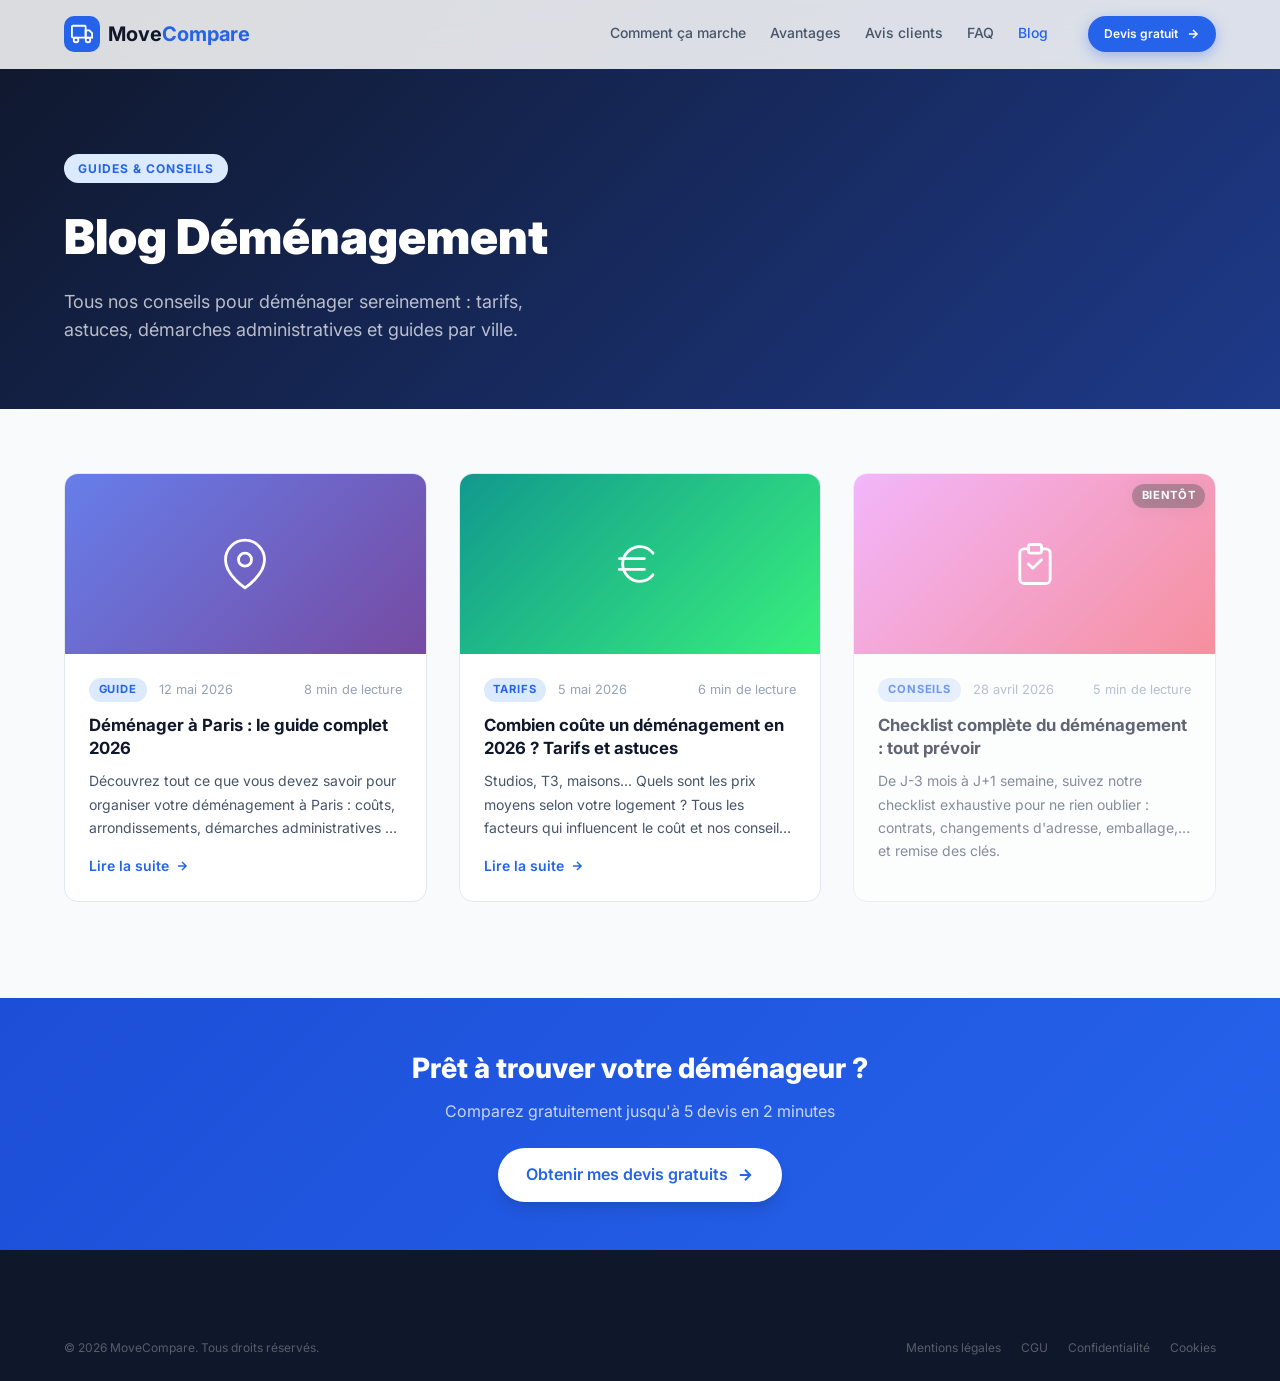
==== blog.html @ 04208993 "Version initiale MoveCompare Co-Authored-By: Claude Sonnet 4.6 <noreply@anthropic.com>" ====
<!DOCTYPE html>
<html lang="fr">
<head>
    <meta charset="UTF-8">
    <meta name="viewport" content="width=device-width, initial-scale=1.0">
    <title>Blog Déménagement — Conseils & Astuces | MoveCompare</title>
    <meta name="description" content="Guides, conseils et tarifs pour réussir votre déménagement. Retrouvez tous nos articles sur le déménagement en France.">
    <link rel="icon" type="image/svg+xml" href="data:image/svg+xml,%3Csvg xmlns='http://www.w3.org/2000/svg' viewBox='0 0 32 32'%3E%3Crect width='32' height='32' rx='6' fill='%232563eb'/%3E%3Crect x='2' y='10' width='16' height='12' rx='1' fill='none' stroke='white' stroke-width='2'/%3E%3Cpolygon points='18 13 22 13 25 16 25 22 18 22 18 13' fill='none' stroke='white' stroke-width='2'/%3E%3Ccircle cx='7' cy='24' r='2.5' fill='white'/%3E%3Ccircle cx='22' cy='24' r='2.5' fill='white'/%3E%3C/svg%3E">
    <link rel="stylesheet" href="css/styles.css">
    <link rel="preconnect" href="https://fonts.googleapis.com">
    <link rel="preconnect" href="https://fonts.gstatic.com" crossorigin>
    <link href="https://fonts.googleapis.com/css2?family=Inter:wght@300;400;500;600;700;800;900&display=swap" rel="stylesheet">
    <style>
        /* Styles spécifiques au blog */
        .blog-hero { background: linear-gradient(135deg, #0f172a 0%, #1e3a8a 100%); padding: calc(90px + 4rem) 0 4rem; color: #fff; }
        .blog-hero h1 { font-size: clamp(2rem, 5vw, 3rem); font-weight: 900; margin-bottom: 0.75rem; }
        .blog-hero p  { font-size: 1.125rem; color: rgba(255,255,255,.7); max-width: 500px; }

        .blog-section { padding: 4rem 0 6rem; background: var(--bg-subtle); }

        .blog-grid { display: grid; grid-template-columns: repeat(3, 1fr); gap: 2rem; }
        @media (max-width: 900px) { .blog-grid { grid-template-columns: 1fr 1fr; } }
        @media (max-width: 580px) { .blog-grid { grid-template-columns: 1fr; } }

        .article-card { background: #fff; border: 1.5px solid var(--color-border); border-radius: 14px; overflow: hidden; text-decoration: none; color: inherit; display: flex; flex-direction: column; transition: box-shadow 0.25s, transform 0.25s; }
        .article-card:hover { box-shadow: 0 20px 40px rgba(0,0,0,.1); transform: translateY(-4px); }

        .article-card__thumb { height: 180px; display: flex; align-items: center; justify-content: center; font-size: 3.5rem; position: relative; overflow: hidden; flex-shrink: 0; }
        .article-card__thumb span { position: relative; z-index: 1; filter: drop-shadow(0 2px 8px rgba(0,0,0,.2)); }

        .article-card__body { padding: 1.5rem; display: flex; flex-direction: column; flex: 1; }

        .article-card__meta { display: flex; align-items: center; gap: 0.75rem; margin-bottom: 0.75rem; }
        .article-card__cat  { font-size: 0.7rem; font-weight: 700; text-transform: uppercase; letter-spacing: .08em; background: var(--color-primary-light); color: var(--color-primary); padding: .2rem .6rem; border-radius: 9999px; }
        .article-card__date { font-size: 0.8rem; color: var(--color-muted); }
        .article-card__read { font-size: 0.8rem; color: var(--color-muted); margin-left: auto; }

        .article-card__title { font-size: 1.05rem; font-weight: 700; color: var(--color-heading); line-height: 1.35; margin-bottom: 0.6rem; }
        .article-card__excerpt { font-size: 0.875rem; color: var(--color-body); line-height: 1.65; flex: 1; display: -webkit-box; -webkit-line-clamp: 3; -webkit-box-orient: vertical; overflow: hidden; }
        .article-card__link { display: inline-flex; align-items: center; gap: 0.4rem; margin-top: 1rem; font-size: 0.875rem; font-weight: 600; color: var(--color-primary); transition: gap 0.2s; }
        .article-card:hover .article-card__link { gap: 0.65rem; }

        .article-card--soon { opacity: 0.65; }
        .article-card--soon:hover { transform: none; box-shadow: none; }

        .blog-cta { background: linear-gradient(135deg, var(--color-primary-dark), var(--color-primary)); padding: 3rem 0; text-align: center; color: #fff; }
        .blog-cta h2 { font-size: 1.75rem; font-weight: 800; margin-bottom: 0.5rem; }
        .blog-cta p  { color: rgba(255,255,255,.75); margin-bottom: 1.5rem; }
    </style>
</head>
<body>

    <!-- ── Header (identique au site principal) ── -->
    <header id="header" class="header">
        <div class="container">
            <div class="header__inner">
                <a href="index.html" class="logo">
                    <div class="logo__icon">
                        <svg width="22" height="22" viewBox="0 0 24 24" fill="none" stroke="currentColor" stroke-width="2">
                            <rect x="1" y="3" width="15" height="13" rx="1"/>
                            <polygon points="16 8 20 8 23 11 23 16 16 16 16 8"/>
                            <circle cx="5.5" cy="18.5" r="2.5"/>
                            <circle cx="18.5" cy="18.5" r="2.5"/>
                        </svg>
                    </div>
                    <span class="logo__text">Move<strong>Compare</strong></span>
                </a>
                <nav class="nav" id="nav">
                    <a href="index.html#comment-ca-marche" class="nav__link">Comment ça marche</a>
                    <a href="index.html#avantages" class="nav__link">Avantages</a>
                    <a href="index.html#temoignages" class="nav__link">Avis clients</a>
                    <a href="index.html#faq" class="nav__link">FAQ</a>
                    <a href="blog.html" class="nav__link" aria-current="page" style="color:var(--color-primary)">Blog</a>
                </nav>
                <a href="index.html#comparateur" class="btn btn--primary btn--sm header__cta">
                    Devis gratuit
                    <svg width="14" height="14" viewBox="0 0 24 24" fill="none" stroke="currentColor" stroke-width="2.5"><path d="M5 12h14M12 5l7 7-7 7"/></svg>
                </a>
                <button class="menu-toggle" id="menuToggle" aria-label="Ouvrir le menu" aria-expanded="false">
                    <span></span><span></span><span></span>
                </button>
            </div>
        </div>
    </header>

    <!-- ── Hero blog ── -->
    <section class="blog-hero">
        <div class="container">
            <div class="section-badge" style="margin-bottom:1rem">Guides & Conseils</div>
            <h1>Blog Déménagement</h1>
            <p>Tous nos conseils pour déménager sereinement : tarifs, astuces, démarches administratives et guides par ville.</p>
        </div>
    </section>

    <!-- ── Grille d'articles ── -->
    <section class="blog-section">
        <div class="container">
            <div class="blog-grid" id="blogGrid">
                <!-- Les cartes sont rendues par JS depuis le tableau ARTICLES ci-dessous -->
            </div>
        </div>
    </section>

    <!-- ── CTA ── -->
    <section class="blog-cta">
        <div class="container">
            <h2>Prêt à trouver votre déménageur ?</h2>
            <p>Comparez gratuitement jusqu'à 5 devis en 2 minutes</p>
            <a href="index.html#comparateur" class="btn btn--white btn--lg">
                Obtenir mes devis gratuits
                <svg width="18" height="18" viewBox="0 0 24 24" fill="none" stroke="currentColor" stroke-width="2.5"><path d="M5 12h14M12 5l7 7-7 7"/></svg>
            </a>
        </div>
    </section>

    <!-- ── Footer simplifié ── -->
    <footer class="footer">
        <div class="container">
            <div class="footer__bottom">
                <p>© 2026 MoveCompare. Tous droits réservés.</p>
                <nav class="footer__legal">
                    <a href="mentions-legales.html">Mentions légales</a>
                    <a href="cgu.html">CGU</a>
                    <a href="politique-confidentialite.html">Confidentialité</a>
                    <a href="cookies.html">Cookies</a>
                </nav>
            </div>
        </div>
    </footer>

    <script>
    /* ── Tableau des articles — ajouter de nouveaux articles ici ── */
    /* Icônes SVG (un objet par article, pas d'emojis) */
    const SVG_ICONS = {
      paris:     `<svg width="52" height="52" viewBox="0 0 24 24" fill="none" stroke="white" stroke-width="1.3" stroke-linecap="round" stroke-linejoin="round"><path d="M21 10c0 7-9 13-9 13s-9-6-9-13a9 9 0 0118 0z"/><circle cx="12" cy="10" r="3"/></svg>`,
      tarifs:    `<svg width="52" height="52" viewBox="0 0 24 24" fill="none" stroke="white" stroke-width="1.3" stroke-linecap="round" stroke-linejoin="round"><path d="M18 7C16.5 5.2 14.3 4 12 4C7.6 4 4 7.6 4 12C4 16.4 7.6 20 12 20C14.3 20 16.5 18.8 18 17"/><line x1="2.5" y1="9.5" x2="14" y2="9.5"/><line x1="2.5" y1="14.5" x2="14" y2="14.5"/></svg>`,
      checklist: `<svg width="52" height="52" viewBox="0 0 24 24" fill="none" stroke="white" stroke-width="1.3" stroke-linecap="round" stroke-linejoin="round"><path d="M9 5H7a2 2 0 00-2 2v12a2 2 0 002 2h10a2 2 0 002-2V7a2 2 0 00-2-2h-2"/><rect x="9" y="3" width="6" height="4" rx="1"/><path d="M9 12l2 2 4-4"/></svg>`
    };

    const ARTICLES = [
      {
        title:   "Déménager à Paris : le guide complet 2026",
        excerpt: "Découvrez tout ce que vous devez savoir pour organiser votre déménagement à Paris : coûts, arrondissements, démarches administratives et nos meilleurs conseils pour économiser.",
        date:    "12 mai 2026",
        cat:     "Guide",
        slug:    "blog/demenagement-paris-guide-complet.html",
        icon:    SVG_ICONS.paris,
        bg:      "linear-gradient(135deg, #667eea 0%, #764ba2 100%)",
        time:    "8 min",
        soon:    false
      },
      {
        title:   "Combien coûte un déménagement en 2026 ? Tarifs et astuces",
        excerpt: "Studios, T3, maisons... Quels sont les prix moyens selon votre logement ? Tous les facteurs qui influencent le coût et nos conseils pour payer moins.",
        date:    "5 mai 2026",
        cat:     "Tarifs",
        slug:    "blog/combien-coute-demenagement.html",
        icon:    SVG_ICONS.tarifs,
        bg:      "linear-gradient(135deg, #11998e 0%, #38ef7d 100%)",
        time:    "6 min",
        soon:    false
      },
      {
        title:   "Checklist complète du déménagement : tout prévoir",
        excerpt: "De J-3 mois à J+1 semaine, suivez notre checklist exhaustive pour ne rien oublier : contrats, changements d'adresse, emballage, et remise des clés.",
        date:    "28 avril 2026",
        cat:     "Conseils",
        slug:    "#",
        icon:    SVG_ICONS.checklist,
        bg:      "linear-gradient(135deg, #f093fb 0%, #f5576c 100%)",
        time:    "5 min",
        soon:    true
      }
    ];

    /* ── Rendu des cartes ── */
    const grid = document.getElementById('blogGrid');
    ARTICLES.forEach(a => {
      const card = document.createElement('a');
      card.href      = a.slug;
      card.className = 'article-card' + (a.soon ? ' article-card--soon' : '');
      if (a.soon) card.setAttribute('aria-disabled', 'true');
      card.innerHTML = `
        <div class="article-card__thumb" style="background:${a.bg}">
          ${a.icon}
          ${a.soon ? '<span style="position:absolute;top:10px;right:10px;background:rgba(0,0,0,.4);color:#fff;font-size:.7rem;font-weight:700;padding:.2rem .6rem;border-radius:9999px;letter-spacing:.06em">BIENTÔT</span>' : ''}
        </div>
        <div class="article-card__body">
          <div class="article-card__meta">
            <span class="article-card__cat">${a.cat}</span>
            <span class="article-card__date">${a.date}</span>
            <span class="article-card__read">${a.time} de lecture</span>
          </div>
          <h2 class="article-card__title">${a.title}</h2>
          <p class="article-card__excerpt">${a.excerpt}</p>
          ${!a.soon ? `<span class="article-card__link">Lire la suite <svg width="14" height="14" viewBox="0 0 24 24" fill="none" stroke="currentColor" stroke-width="2.5"><path d="M5 12h14M12 5l7 7-7 7"/></svg></span>` : ''}
        </div>
      `;
      grid.appendChild(card);
    });

    /* ── Header scroll ── */
    const header = document.getElementById('header');
    window.addEventListener('scroll', () => header.classList.toggle('scrolled', window.scrollY > 60), { passive:true });

    /* ── Menu mobile ── */
    const toggle = document.getElementById('menuToggle');
    const nav    = document.getElementById('nav');
    toggle?.addEventListener('click', () => {
      const open = nav.classList.toggle('nav--open');
      toggle.classList.toggle('open', open);
      toggle.setAttribute('aria-expanded', open);
      document.body.style.overflow = open ? 'hidden' : '';
    });
    </script>
</body>
</html>
---- css/styles.css ----
/* ============================================================
   MOVÉOCOMPARE — Feuille de styles principale
   Structure : Variables → Reset → Utilitaires → Composants
              → Sections → Animations → Responsive
============================================================ */

/* ──────────────────────────────────────────
   1. VARIABLES CSS (Design tokens)
────────────────────────────────────────── */
:root {
  /* Couleurs principales */
  --color-primary:       #2563eb;   /* Bleu vif */
  --color-primary-dark:  #1d4ed8;
  --color-primary-light: #dbeafe;
  --color-accent:        #f97316;   /* Orange chaleureux */
  --color-accent-dark:   #ea6c0a;
  --color-success:       #22c55e;
  --color-danger:        #ef4444;

  /* Neutrals */
  --color-heading:  #0f172a;
  --color-body:     #475569;
  --color-muted:    #94a3b8;
  --color-border:   #e2e8f0;
  --color-border-focus: #93c5fd;

  /* Fonds */
  --bg-base:       #ffffff;
  --bg-subtle:     #f8fafc;
  --bg-dark:       #0f172a;
  --bg-dark-card:  #1e293b;

  /* Typographie */
  --font-sans: 'Inter', system-ui, -apple-system, sans-serif;
  --text-xs:   0.75rem;
  --text-sm:   0.875rem;
  --text-base: 1rem;
  --text-lg:   1.125rem;
  --text-xl:   1.25rem;
  --text-2xl:  1.5rem;
  --text-3xl:  1.875rem;
  --text-4xl:  2.25rem;
  --text-5xl:  3rem;
  --text-6xl:  3.75rem;

  /* Espacements */
  --space-1:  0.25rem;
  --space-2:  0.5rem;
  --space-3:  0.75rem;
  --space-4:  1rem;
  --space-5:  1.25rem;
  --space-6:  1.5rem;
  --space-8:  2rem;
  --space-10: 2.5rem;
  --space-12: 3rem;
  --space-16: 4rem;
  --space-20: 5rem;
  --space-24: 6rem;

  /* Rayons */
  --radius-sm:  0.375rem;
  --radius-md:  0.625rem;
  --radius-lg:  1rem;
  --radius-xl:  1.5rem;
  --radius-full: 9999px;

  /* Ombres */
  --shadow-sm:  0 1px 2px rgba(0,0,0,.05);
  --shadow-md:  0 4px 6px -1px rgba(0,0,0,.1), 0 2px 4px -1px rgba(0,0,0,.06);
  --shadow-lg:  0 10px 15px -3px rgba(0,0,0,.1), 0 4px 6px -2px rgba(0,0,0,.05);
  --shadow-xl:  0 20px 25px -5px rgba(0,0,0,.1), 0 10px 10px -5px rgba(0,0,0,.04);
  --shadow-2xl: 0 25px 50px -12px rgba(0,0,0,.25);
  --shadow-glow: 0 0 0 3px rgba(37,99,235,.2);

  /* Transitions */
  --trans-fast: 150ms ease;
  --trans-base: 250ms ease;
  --trans-slow: 400ms ease;
  --trans-spring: 300ms cubic-bezier(0.34, 1.56, 0.64, 1);
}


/* ──────────────────────────────────────────
   2. RESET & BASE
────────────────────────────────────────── */
*, *::before, *::after {
  box-sizing: border-box;
  margin: 0;
  padding: 0;
}

html {
  scroll-behavior: smooth;
  font-size: 16px;
  -webkit-text-size-adjust: 100%;
}

body {
  font-family: var(--font-sans);
  font-size: var(--text-base);
  line-height: 1.6;
  color: var(--color-body);
  background: var(--bg-base);
  -webkit-font-smoothing: antialiased;
  -moz-osx-font-smoothing: grayscale;
  overflow-x: hidden;
}

img, svg { display: block; max-width: 100%; }
a { color: inherit; text-decoration: none; }
button { cursor: pointer; border: none; background: none; font-family: inherit; }
input, select, textarea { font-family: inherit; }
ul, ol { list-style: none; }

/* Scroll padding pour le header sticky */
:target { scroll-margin-top: 90px; }


/* ──────────────────────────────────────────
   3. UTILITAIRES
────────────────────────────────────────── */
.container {
  width: 100%;
  max-width: 1200px;
  margin-inline: auto;
  padding-inline: var(--space-6);
}

.hidden   { display: none !important; }
.mt-2     { margin-top: var(--space-2); }
.mt-4     { margin-top: var(--space-4); }

/* Texte en dégradé */
.gradient-text {
  background: linear-gradient(135deg, var(--color-primary) 0%, var(--color-accent) 100%);
  -webkit-background-clip: text;
  -webkit-text-fill-color: transparent;
  background-clip: text;
}

/* Animation rotation pour le spinner */
.spin {
  animation: spin 0.8s linear infinite;
}
@keyframes spin {
  to { transform: rotate(360deg); }
}


/* ──────────────────────────────────────────
   4. BOUTONS
────────────────────────────────────────── */
.btn {
  display: inline-flex;
  align-items: center;
  justify-content: center;
  gap: var(--space-2);
  font-weight: 600;
  font-size: var(--text-sm);
  border-radius: var(--radius-full);
  padding: 0.625rem 1.25rem;
  transition: background var(--trans-base), color var(--trans-base),
              box-shadow var(--trans-base), transform var(--trans-spring);
  white-space: nowrap;
  position: relative;
  overflow: hidden;
}
.btn::after {
  content: '';
  position: absolute;
  inset: 0;
  background: white;
  opacity: 0;
  transition: opacity var(--trans-fast);
  border-radius: inherit;
}
.btn:hover::after { opacity: 0.08; }
.btn:active { transform: scale(0.97); }

/* Primaire (bleu) */
.btn--primary {
  background: var(--color-primary);
  color: #fff;
  box-shadow: 0 4px 14px rgba(37,99,235,.35);
}
.btn--primary:hover {
  background: var(--color-primary-dark);
  box-shadow: 0 6px 20px rgba(37,99,235,.45);
  transform: translateY(-1px);
}

/* Ghost */
.btn--ghost {
  background: transparent;
  color: var(--color-body);
  border: 1.5px solid var(--color-border);
}
.btn--ghost:hover {
  border-color: var(--color-primary);
  color: var(--color-primary);
}

/* Blanc (sur fond coloré) */
.btn--white {
  background: #fff;
  color: var(--color-primary);
  box-shadow: var(--shadow-lg);
}
.btn--white:hover {
  background: #f8fafc;
  box-shadow: var(--shadow-xl);
  transform: translateY(-1px);
}

/* Tailles */
.btn--sm  { padding: 0.5rem 1rem;    font-size: var(--text-xs); }
.btn--lg  { padding: 0.875rem 1.75rem; font-size: var(--text-base); }
.btn--xl  { padding: 1rem 2rem;      font-size: var(--text-lg); }
.btn--full { width: 100%; }


/* ──────────────────────────────────────────
   5. EN-TÊTES DE SECTION
────────────────────────────────────────── */
.section-header {
  text-align: center;
  margin-bottom: var(--space-16);
}

.section-badge {
  display: inline-block;
  padding: 0.3rem 0.9rem;
  background: var(--color-primary-light);
  color: var(--color-primary);
  font-size: var(--text-xs);
  font-weight: 700;
  text-transform: uppercase;
  letter-spacing: 0.08em;
  border-radius: var(--radius-full);
  margin-bottom: var(--space-4);
}
.section-badge--light {
  background: rgba(255,255,255,.15);
  color: rgba(255,255,255,.9);
}

.section-title {
  font-size: clamp(var(--text-2xl), 4vw, var(--text-4xl));
  font-weight: 800;
  color: var(--color-heading);
  line-height: 1.15;
  margin-bottom: var(--space-4);
}
.section-title--light { color: #fff; }

.section-subtitle {
  font-size: var(--text-lg);
  color: var(--color-body);
  max-width: 560px;
  margin-inline: auto;
}
.section-subtitle--light { color: rgba(255,255,255,.75); }


/* ──────────────────────────────────────────
   6. LOGO
────────────────────────────────────────── */
.logo {
  display: inline-flex;
  align-items: center;
  gap: var(--space-2);
  font-size: var(--text-xl);
  font-weight: 700;
  color: var(--color-heading);
}
.logo__icon {
  display: flex;
  align-items: center;
  justify-content: center;
  width: 36px;
  height: 36px;
  background: var(--color-primary);
  color: #fff;
  border-radius: var(--radius-md);
}
.logo__text strong { color: var(--color-primary); }
.logo--light { color: #fff; }
.logo--light .logo__text strong { color: rgba(255,255,255,.9); }


/* ──────────────────────────────────────────
   7. HEADER
────────────────────────────────────────── */
.header {
  position: fixed;
  top: 0;
  left: 0;
  right: 0;
  z-index: 1000;
  background: rgba(255,255,255,.85);
  backdrop-filter: blur(14px);
  -webkit-backdrop-filter: blur(14px);
  border-bottom: 1px solid transparent;
  padding: var(--space-4) 0;
  transition: padding var(--trans-base), box-shadow var(--trans-base),
              border-color var(--trans-base), background var(--trans-base);
}

/* État condensé au scroll */
.header.scrolled {
  padding: var(--space-3) 0;
  box-shadow: var(--shadow-md);
  border-color: var(--color-border);
  background: rgba(255,255,255,.97);
}

.header__inner {
  display: flex;
  align-items: center;
  gap: var(--space-8);
}

/* Navigation */
.nav {
  display: flex;
  align-items: center;
  gap: var(--space-6);
  margin-left: auto;
}
.nav__link {
  font-size: var(--text-sm);
  font-weight: 500;
  color: var(--color-body);
  position: relative;
  padding-bottom: 2px;
  transition: color var(--trans-fast);
}
.nav__link::after {
  content: '';
  position: absolute;
  bottom: -2px;
  left: 0; right: 0;
  height: 2px;
  background: var(--color-primary);
  border-radius: var(--radius-full);
  transform: scaleX(0);
  transform-origin: left;
  transition: transform var(--trans-base);
}
.nav__link:hover { color: var(--color-primary); }
.nav__link:hover::after { transform: scaleX(1); }

.header__cta { margin-left: var(--space-2); }

/* Menu hamburger */
.menu-toggle {
  display: none;
  flex-direction: column;
  justify-content: center;
  gap: 5px;
  width: 36px;
  height: 36px;
  margin-left: auto;
}
.menu-toggle span {
  display: block;
  height: 2px;
  background: var(--color-heading);
  border-radius: var(--radius-full);
  transition: transform var(--trans-base), opacity var(--trans-base);
}
.menu-toggle.open span:nth-child(1) { transform: translateY(7px) rotate(45deg); }
.menu-toggle.open span:nth-child(2) { opacity: 0; }
.menu-toggle.open span:nth-child(3) { transform: translateY(-7px) rotate(-45deg); }


/* ──────────────────────────────────────────
   8. HERO
────────────────────────────────────────── */
.hero {
  position: relative;
  padding-top: calc(90px + var(--space-16));
  padding-bottom: 80px;   /* espace pour la vague SVG absolue */
  overflow: hidden;
  background: var(--bg-dark);
}

.hero__bg-gradient {
  position: absolute;
  inset: 0;
  background: radial-gradient(ellipse 80% 60% at 20% 40%, rgba(37,99,235,.35) 0%, transparent 60%),
              radial-gradient(ellipse 60% 50% at 80% 70%, rgba(249,115,22,.2) 0%, transparent 60%),
              linear-gradient(to bottom right, #0f172a 0%, #1e293b 100%);
}

/* Particules flottantes */
.hero__particles {
  position: absolute;
  inset: 0;
  pointer-events: none;
}
.hero__particles span {
  position: absolute;
  border-radius: var(--radius-full);
  background: var(--color-primary);
  opacity: 0.15;
  animation: float 6s ease-in-out infinite;
}
.hero__particles span:nth-child(1) { width: 8px; height: 8px; top: 20%; left: 10%; animation-delay: 0s; }
.hero__particles span:nth-child(2) { width: 5px; height: 5px; top: 60%; left: 25%; animation-delay: 1s; background: var(--color-accent); }
.hero__particles span:nth-child(3) { width: 10px; height: 10px; top: 30%; right: 20%; animation-delay: 2s; }
.hero__particles span:nth-child(4) { width: 6px; height: 6px; top: 70%; right: 35%; animation-delay: 0.5s; background: var(--color-accent); opacity: 0.2; }
.hero__particles span:nth-child(5) { width: 12px; height: 12px; top: 10%; right: 15%; animation-delay: 1.5s; opacity: 0.1; }
.hero__particles span:nth-child(6) { width: 4px; height: 4px; top: 80%; left: 60%; animation-delay: 3s; }

@keyframes float {
  0%, 100% { transform: translateY(0) translateX(0); }
  33%       { transform: translateY(-12px) translateX(6px); }
  66%       { transform: translateY(6px) translateX(-4px); }
}

.hero__container {
  position: relative;
  z-index: 1;
  display: grid;
  grid-template-columns: 1fr 1fr;
  gap: var(--space-16);
  align-items: center;
  padding-bottom: var(--space-16);
}

/* Contenu texte */
.hero__content { color: #fff; }

.hero__badge {
  display: inline-flex;
  align-items: center;
  gap: var(--space-2);
  background: rgba(255,255,255,.1);
  border: 1px solid rgba(255,255,255,.15);
  color: rgba(255,255,255,.85);
  font-size: var(--text-sm);
  font-weight: 500;
  padding: 0.35rem 0.9rem;
  border-radius: var(--radius-full);
  margin-bottom: var(--space-6);
}

.hero__badge-dot {
  width: 7px;
  height: 7px;
  background: var(--color-success);
  border-radius: var(--radius-full);
  box-shadow: 0 0 0 3px rgba(34,197,94,.3);
  animation: pulse-dot 2s ease infinite;
}
@keyframes pulse-dot {
  0%, 100% { box-shadow: 0 0 0 3px rgba(34,197,94,.3); }
  50%       { box-shadow: 0 0 0 6px rgba(34,197,94,.1); }
}

.hero__title {
  font-size: clamp(var(--text-4xl), 5.5vw, var(--text-6xl));
  font-weight: 900;
  line-height: 1.1;
  color: #fff;
  margin-bottom: var(--space-6);
}

.hero__subtitle {
  font-size: var(--text-lg);
  color: rgba(255,255,255,.7);
  max-width: 480px;
  margin-bottom: var(--space-8);
  line-height: 1.7;
}
.hero__subtitle strong { color: #fff; }

.hero__cta-group { margin-bottom: var(--space-6); }
.hero__btn-main {
  margin-bottom: var(--space-3);
  background: var(--color-accent);
  box-shadow: 0 4px 20px rgba(249,115,22,.4);
}
.hero__btn-main:hover {
  background: var(--color-accent-dark);
  box-shadow: 0 6px 28px rgba(249,115,22,.55);
}

.hero__cta-note {
  display: flex;
  align-items: center;
  gap: var(--space-2);
  font-size: var(--text-sm);
  color: rgba(255,255,255,.5);
}

.hero__trust {
  display: flex;
  flex-wrap: wrap;
  gap: var(--space-2);
}
.trust-pill {
  display: inline-flex;
  align-items: center;
  gap: var(--space-2);
  font-size: var(--text-xs);
  font-weight: 600;
  color: rgba(255,255,255,.7);
  background: rgba(255,255,255,.07);
  border: 1px solid rgba(255,255,255,.12);
  padding: 0.3rem 0.75rem;
  border-radius: var(--radius-full);
}
.trust-pill svg { color: var(--color-success); }

/* Stack de cartes devis */
.devis-stack {
  position: relative;
  width: 100%;
  max-width: 420px;
  margin-left: auto;
}

.devis-card {
  background: var(--bg-dark-card);
  border: 1px solid rgba(255,255,255,.1);
  border-radius: var(--radius-xl);
  padding: var(--space-6);
  color: #fff;
  position: relative;
}

.devis-card--back-2,
.devis-card--back-1 {
  position: absolute;
  left: 0; right: 0;
  height: 120px;
  border-radius: var(--radius-xl);
}
.devis-card--back-2 {
  bottom: -28px;
  background: rgba(37,99,235,.2);
  border-color: rgba(37,99,235,.2);
  transform: scale(0.9);
  z-index: 0;
}
.devis-card--back-1 {
  bottom: -14px;
  background: rgba(37,99,235,.3);
  border-color: rgba(37,99,235,.25);
  transform: scale(0.95);
  z-index: 1;
}
.devis-card--front { position: relative; z-index: 2; }
.devis-card__shimmer {
  position: absolute;
  inset: 0;
  border-radius: inherit;
  background: linear-gradient(90deg, transparent 0%, rgba(255,255,255,.04) 50%, transparent 100%);
}

.devis-card__header {
  display: flex;
  align-items: center;
  gap: var(--space-3);
  margin-bottom: var(--space-5);
}
.devis-card__logo-placeholder {
  width: 40px;
  height: 40px;
  background: var(--color-primary);
  border-radius: var(--radius-md);
  display: flex;
  align-items: center;
  justify-content: center;
  font-weight: 800;
  font-size: var(--text-sm);
  flex-shrink: 0;
}
.devis-card__info { flex: 1; }
.devis-card__info strong { display: block; font-size: var(--text-sm); font-weight: 700; }
.devis-card__stars { font-size: var(--text-xs); color: #fbbf24; }
.devis-card__stars span { color: rgba(255,255,255,.5); }
.devis-card__badge {
  font-size: 10px;
  font-weight: 700;
  text-transform: uppercase;
  letter-spacing: .06em;
  background: linear-gradient(135deg, var(--color-success), #059669);
  color: #fff;
  padding: 0.2rem 0.5rem;
  border-radius: var(--radius-full);
}

.devis-card__price-row {
  display: flex;
  align-items: baseline;
  gap: var(--space-3);
  margin-bottom: var(--space-4);
}
.devis-card__price {
  font-size: var(--text-4xl);
  font-weight: 900;
  color: #fff;
}
.devis-card__savings {
  font-size: var(--text-sm);
  color: var(--color-success);
  font-weight: 600;
  background: rgba(34,197,94,.15);
  padding: 0.2rem 0.6rem;
  border-radius: var(--radius-full);
}

.devis-card__details {
  display: flex;
  flex-direction: column;
  gap: var(--space-1);
  font-size: var(--text-sm);
  color: rgba(255,255,255,.6);
  margin-bottom: var(--space-5);
}

.devis-card__cta {
  text-align: center;
  font-size: var(--text-sm);
  font-weight: 700;
  color: var(--color-primary);
  background: rgba(37,99,235,.15);
  border: 1px solid rgba(37,99,235,.3);
  padding: 0.6rem 1rem;
  border-radius: var(--radius-full);
  cursor: pointer;
}

.devis-counter {
  display: flex;
  align-items: center;
  gap: var(--space-2);
  margin-top: var(--space-8);
}
.devis-counter__dot {
  width: 8px;
  height: 8px;
  background: rgba(255,255,255,.2);
  border-radius: var(--radius-full);
  transition: background var(--trans-base), transform var(--trans-base);
}
.devis-counter__dot.active {
  background: var(--color-primary);
  transform: scale(1.3);
}
.devis-counter__text {
  font-size: var(--text-xs);
  color: rgba(255,255,255,.4);
  margin-left: var(--space-2);
}

/* Vague SVG : positionnée en absolu collée au bas du hero */
.hero__wave {
  position: absolute;
  bottom: -1px;     /* -1px pour éliminer tout gap pixel entre hero et stats */
  left: 0;
  width: 100%;
  line-height: 0;   /* supprime l'espace inline sous le SVG */
  z-index: 2;
}
.hero__wave svg {
  display: block;
  width: 100%;
  height: auto;
}


/* ──────────────────────────────────────────
   9. STATS
────────────────────────────────────────── */
.stats {
  background: var(--bg-subtle);
  padding: var(--space-16) 0;
  border-bottom: 1px solid var(--color-border);
}

.stats__grid {
  display: grid;
  grid-template-columns: repeat(4, 1fr);
  gap: var(--space-6);
}

.stat-item {
  text-align: center;
  padding: var(--space-6);
}

.stat-item__number {
  font-size: clamp(var(--text-3xl), 4vw, var(--text-5xl));
  font-weight: 900;
  color: var(--color-heading);
  line-height: 1;
  margin-bottom: var(--space-2);
  background: linear-gradient(135deg, var(--color-primary), var(--color-accent));
  -webkit-background-clip: text;
  -webkit-text-fill-color: transparent;
  background-clip: text;
}
.stat-item__number small {
  font-size: 0.5em;
  -webkit-text-fill-color: var(--color-body);
  background: none;
  -webkit-background-clip: unset;
  background-clip: unset;
}

.stat-item__label {
  font-size: var(--text-sm);
  font-weight: 500;
  color: var(--color-body);
}


/* ──────────────────────────────────────────
   10. COMMENT ÇA MARCHE
────────────────────────────────────────── */
.how-it-works {
  padding: var(--space-24) 0;
  background: var(--bg-base);
}

.steps-wrapper {
  display: flex;
  align-items: flex-start;
  gap: var(--space-4);
}

.step {
  flex: 1;
  text-align: center;
  padding: var(--space-8) var(--space-6);
  border-radius: var(--radius-xl);
  position: relative;
  transition: box-shadow var(--trans-base), transform var(--trans-base);
}
.step:hover {
  box-shadow: var(--shadow-xl);
  transform: translateY(-4px);
  background: var(--bg-subtle);
}

.step__number {
  font-size: var(--text-5xl);
  font-weight: 900;
  color: var(--color-primary-light);
  line-height: 1;
  margin-bottom: var(--space-4);
  letter-spacing: -0.02em;
}

.step__icon-wrap { display: flex; justify-content: center; margin-bottom: var(--space-5); }

.step__icon {
  display: flex;
  align-items: center;
  justify-content: center;
  width: 72px;
  height: 72px;
  background: var(--color-primary-light);
  color: var(--color-primary);
  border-radius: var(--radius-xl);
  transition: background var(--trans-base), color var(--trans-base), transform var(--trans-spring);
}
.step:hover .step__icon {
  background: var(--color-primary);
  color: #fff;
  transform: scale(1.08) rotate(-3deg);
}

.step__title {
  font-size: var(--text-xl);
  font-weight: 700;
  color: var(--color-heading);
  margin-bottom: var(--space-3);
}

.step__desc {
  font-size: var(--text-sm);
  color: var(--color-body);
  line-height: 1.7;
}

.step__arrow {
  display: flex;
  align-items: center;
  justify-content: center;
  flex-shrink: 0;
  color: var(--color-muted);
  padding-top: 100px;
}


/* ──────────────────────────────────────────
   11. COMPARATEUR (formulaire)
────────────────────────────────────────── */
.comparateur {
  position: relative;
  padding: var(--space-24) 0;
  overflow: hidden;
}

.comparateur__bg {
  position: absolute;
  inset: 0;
  background: linear-gradient(135deg, #1e3a8a 0%, #1d4ed8 40%, #2563eb 100%);
  z-index: 0;
}
.comparateur__bg::before {
  content: '';
  position: absolute;
  inset: 0;
  background: url("data:image/svg+xml,%3Csvg xmlns='http://www.w3.org/2000/svg' width='60' height='60'%3E%3Ccircle cx='30' cy='30' r='1' fill='white' opacity='.08'/%3E%3C/svg%3E");
}

.comparateur .container { position: relative; z-index: 1; }

/* Carte du formulaire */
.form-card {
  background: var(--bg-base);
  border-radius: var(--radius-xl);
  box-shadow: var(--shadow-2xl);
  padding: var(--space-10);
  max-width: 780px;
  margin: 0 auto;
}

/* ── Barre de progression ── */
.progress-wrap {
  margin-bottom: var(--space-10);
}

.progress-steps {
  display: flex;
  align-items: center;
  justify-content: center;
  gap: 0;
  margin-bottom: var(--space-4);
}

.progress-step {
  display: flex;
  flex-direction: column;
  align-items: center;
  gap: var(--space-2);
  flex-shrink: 0;
}
.progress-step__bubble {
  width: 36px;
  height: 36px;
  border-radius: var(--radius-full);
  border: 2px solid var(--color-border);
  background: var(--bg-base);
  display: flex;
  align-items: center;
  justify-content: center;
  font-weight: 700;
  font-size: var(--text-sm);
  color: var(--color-muted);
  transition: all var(--trans-base);
  position: relative;
}
.progress-step__num { display: block; }
.progress-step__check { display: none; }

.progress-step__label {
  font-size: var(--text-xs);
  font-weight: 500;
  color: var(--color-muted);
  transition: color var(--trans-base);
  white-space: nowrap;
}

.progress-step__line {
  flex: 1;
  height: 2px;
  background: var(--color-border);
  transition: background var(--trans-slow);
  min-width: 60px;
  margin-bottom: 22px; /* align with bubble center */
}

/* États actif / complété */
.progress-step.active .progress-step__bubble {
  border-color: var(--color-primary);
  background: var(--color-primary);
  color: #fff;
  box-shadow: 0 0 0 4px rgba(37,99,235,.15);
}
.progress-step.active .progress-step__label { color: var(--color-primary); font-weight: 700; }

.progress-step.done .progress-step__bubble {
  border-color: var(--color-success);
  background: var(--color-success);
  color: #fff;
}
.progress-step.done .progress-step__num  { display: none; }
.progress-step.done .progress-step__check { display: block; }
.progress-step.done .progress-step__label { color: var(--color-success); }
.progress-step.done ~ .progress-step__line { background: var(--color-success); }

/* ── Étapes du formulaire ── */
.form-step {
  display: none;
  animation: fadeInUp 0.35s ease forwards;
}
.form-step--active { display: block; }

.form-step__title {
  font-size: var(--text-2xl);
  font-weight: 800;
  color: var(--color-heading);
  margin-bottom: var(--space-2);
}
.form-step__sub {
  font-size: var(--text-sm);
  color: var(--color-body);
  margin-bottom: var(--space-8);
}

/* ── Groupes de champs ── */
.field-group { margin-bottom: var(--space-6); }

.field-label {
  display: block;
  font-size: var(--text-sm);
  font-weight: 600;
  color: var(--color-heading);
  margin-bottom: var(--space-2);
}
.required { color: var(--color-danger); }

/* Entrée texte standard */
.field-input {
  width: 100%;
  padding: 0.75rem 1rem;
  border: 1.5px solid var(--color-border);
  border-radius: var(--radius-md);
  font-size: var(--text-base);
  color: var(--color-heading);
  background: var(--bg-base);
  transition: border-color var(--trans-fast), box-shadow var(--trans-fast);
  outline: none;
}
.field-input:focus {
  border-color: var(--color-primary);
  box-shadow: var(--shadow-glow);
}
.field-input::placeholder { color: var(--color-muted); }
.field-input.is-error { border-color: var(--color-danger); box-shadow: 0 0 0 3px rgba(239,68,68,.15); }

/* Input avec icône */
.input-icon-wrap { position: relative; }
.input-ico {
  position: absolute;
  left: 14px;
  top: 50%;
  transform: translateY(-50%);
  color: var(--color-muted);
  pointer-events: none;
}
.input-icon-wrap .field-input { padding-left: 2.5rem; }

/* Select */
.field-select {
  appearance: none;
  -webkit-appearance: none;
  background-image: url("data:image/svg+xml,%3Csvg xmlns='http://www.w3.org/2000/svg' width='12' height='12' viewBox='0 0 24 24' fill='none' stroke='%2394a3b8' stroke-width='2.5'%3E%3Cpolyline points='6 9 12 15 18 9'/%3E%3C/svg%3E");
  background-repeat: no-repeat;
  background-position: right 14px center;
  padding-right: 2.5rem;
  cursor: pointer;
}

/* Message d'erreur */
.field-error {
  margin-top: var(--space-1);
  font-size: var(--text-xs);
  color: var(--color-danger);
  font-weight: 500;
}

/* Layout deux colonnes */
.form-row {
  display: grid;
  grid-template-columns: 1fr 1fr;
  gap: var(--space-4);
}

/* ── Grille de tuiles (type de logement) ── */
.option-grid {
  display: grid;
  grid-template-columns: repeat(4, 1fr);
  gap: var(--space-3);
}

.option-tile { position: relative; cursor: pointer; }
.option-tile input { position: absolute; opacity: 0; width: 0; height: 0; }
.option-tile--wide { grid-column: span 4; }

.option-tile__body {
  display: flex;
  flex-direction: column;
  align-items: center;
  gap: var(--space-1);
  padding: var(--space-4) var(--space-3);
  border: 1.5px solid var(--color-border);
  border-radius: var(--radius-md);
  background: var(--bg-subtle);
  text-align: center;
  transition: border-color var(--trans-fast), background var(--trans-fast),
              box-shadow var(--trans-fast), transform var(--trans-spring);
  user-select: none;
}
.option-tile--wide .option-tile__body { flex-direction: row; justify-content: center; gap: var(--space-3); }

.option-tile__body svg { color: var(--color-muted); transition: color var(--trans-fast); }
.option-tile__body strong { font-size: var(--text-sm); font-weight: 700; color: var(--color-heading); }
.option-tile__body small  { font-size: var(--text-xs); color: var(--color-muted); }

.option-tile:hover .option-tile__body {
  border-color: var(--color-primary);
  background: var(--color-primary-light);
  transform: translateY(-2px);
  box-shadow: var(--shadow-md);
}
.option-tile:hover .option-tile__body svg { color: var(--color-primary); }

/* Tuile sélectionnée */
.option-tile input:checked + .option-tile__body {
  border-color: var(--color-primary);
  background: var(--color-primary-light);
  box-shadow: 0 0 0 3px rgba(37,99,235,.15), var(--shadow-md);
}
.option-tile input:checked + .option-tile__body svg   { color: var(--color-primary); }
.option-tile input:checked + .option-tile__body strong { color: var(--color-primary); }

/* ── Slider volume ── */
.slider-wrap { background: var(--bg-subtle); border-radius: var(--radius-lg); padding: var(--space-6); }

.slider-display {
  text-align: center;
  font-size: var(--text-3xl);
  font-weight: 900;
  color: var(--color-heading);
  margin-bottom: var(--space-4);
}
.slider-display small {
  display: block;
  font-size: var(--text-sm);
  font-weight: 400;
  color: var(--color-body);
}

.slider {
  -webkit-appearance: none;
  appearance: none;
  width: 100%;
  height: 6px;
  border-radius: var(--radius-full);
  background: var(--color-border);
  outline: none;
  cursor: pointer;
  margin-bottom: var(--space-3);
}
.slider::-webkit-slider-thumb {
  -webkit-appearance: none;
  appearance: none;
  width: 22px;
  height: 22px;
  border-radius: var(--radius-full);
  background: var(--color-primary);
  border: 3px solid #fff;
  box-shadow: 0 2px 8px rgba(37,99,235,.4);
  cursor: grab;
  transition: transform var(--trans-spring);
}
.slider::-webkit-slider-thumb:active { cursor: grabbing; transform: scale(1.2); }
.slider::-moz-range-thumb {
  width: 22px;
  height: 22px;
  border-radius: var(--radius-full);
  background: var(--color-primary);
  border: 3px solid #fff;
  box-shadow: 0 2px 8px rgba(37,99,235,.4);
  cursor: grab;
}

.slider-labels {
  display: flex;
  justify-content: space-between;
  font-size: var(--text-xs);
  color: var(--color-muted);
  text-align: center;
}

/* ── Toggle radio (oui/non) ── */
.field-group--inline { display: flex; align-items: center; gap: var(--space-6); }
.field-group--inline .field-label { margin-bottom: 0; min-width: 0; }

.radio-toggle {
  display: inline-flex;
  background: var(--bg-subtle);
  border: 1.5px solid var(--color-border);
  border-radius: var(--radius-full);
  padding: 3px;
  gap: 3px;
}
.radio-toggle__item { position: relative; cursor: pointer; }
.radio-toggle__item input { position: absolute; opacity: 0; width: 0; height: 0; }
.radio-toggle__item span {
  display: block;
  padding: 0.35rem 1rem;
  border-radius: var(--radius-full);
  font-size: var(--text-sm);
  font-weight: 600;
  color: var(--color-body);
  transition: background var(--trans-fast), color var(--trans-fast);
}
.radio-toggle__item input:checked + span {
  background: var(--color-primary);
  color: #fff;
  box-shadow: 0 2px 8px rgba(37,99,235,.25);
}

/* ── Checkboxes ── */
.checkbox-grid {
  display: grid;
  grid-template-columns: 1fr 1fr;
  gap: var(--space-3);
}

.cb-option {
  display: flex;
  align-items: center;
  gap: var(--space-2);
  cursor: pointer;
  user-select: none;
}
.cb-option input { position: absolute; opacity: 0; width: 0; height: 0; }
.cb-custom {
  width: 20px;
  height: 20px;
  flex-shrink: 0;
  border: 1.5px solid var(--color-border);
  border-radius: var(--radius-sm);
  background: var(--bg-base);
  display: flex;
  align-items: center;
  justify-content: center;
  transition: border-color var(--trans-fast), background var(--trans-fast);
  position: relative;
}
.cb-custom::after {
  content: '';
  position: absolute;
  width: 10px;
  height: 6px;
  border-left: 2px solid #fff;
  border-bottom: 2px solid #fff;
  transform: rotate(-45deg) scale(0) translateY(-1px);
  transition: transform var(--trans-spring);
}
.cb-option input:checked + .cb-custom {
  background: var(--color-primary);
  border-color: var(--color-primary);
}
.cb-option input:checked + .cb-custom::after { transform: rotate(-45deg) scale(1) translateY(-1px); }
.cb-label { font-size: var(--text-sm); color: var(--color-body); }
.cb-option--cgv .cb-label { font-size: var(--text-sm); }
.text-link { color: var(--color-primary); text-decoration: underline; }

/* ── Navigation du formulaire ── */
.form-nav {
  display: flex;
  justify-content: space-between;
  align-items: center;
  gap: var(--space-4);
  margin-top: var(--space-8);
  padding-top: var(--space-6);
  border-top: 1px solid var(--color-border);
}

/* ── Bouton submit ── */
.btn--submit { min-width: 240px; }

/* ── Note sécurité ── */
.form-security-note {
  display: flex;
  align-items: center;
  justify-content: center;
  gap: var(--space-2);
  margin-top: var(--space-4);
  font-size: var(--text-xs);
  color: var(--color-muted);
}

/* ── Écran de confirmation ── */
.form-confirmation {
  text-align: center;
  padding: var(--space-10) var(--space-6);
  animation: fadeInUp 0.4s ease forwards;
}

.confirmation__anim {
  display: flex;
  justify-content: center;
  margin-bottom: var(--space-6);
}
.checkmark-svg {
  width: 80px;
  height: 80px;
}
.checkmark-circle {
  stroke-dasharray: 157;
  stroke-dashoffset: 157;
  animation: draw-circle 0.5s 0.2s ease forwards;
}
.checkmark-check {
  stroke-dasharray: 50;
  stroke-dashoffset: 50;
  animation: draw-check 0.4s 0.7s ease forwards;
}
@keyframes draw-circle { to { stroke-dashoffset: 0; } }
@keyframes draw-check  { to { stroke-dashoffset: 0; } }

.confirmation__title {
  font-size: var(--text-2xl);
  font-weight: 800;
  color: var(--color-heading);
  margin-bottom: var(--space-3);
}
.confirmation__text {
  font-size: var(--text-base);
  color: var(--color-body);
  max-width: 440px;
  margin: 0 auto var(--space-8);
  line-height: 1.7;
}

.confirmation__steps {
  display: flex;
  justify-content: center;
  gap: var(--space-8);
  flex-wrap: wrap;
  margin-bottom: var(--space-8);
}
.conf-step { text-align: center; }
.conf-step__icon { font-size: 2rem; margin-bottom: var(--space-2); }
.conf-step p { font-size: var(--text-xs); color: var(--color-body); font-weight: 500; max-width: 100px; }


/* ──────────────────────────────────────────
   12. AVANTAGES
────────────────────────────────────────── */
.avantages {
  padding: var(--space-24) 0;
  background: var(--bg-base);
}

.avantages-grid {
  display: grid;
  grid-template-columns: repeat(3, 1fr);
  gap: var(--space-6);
}

.avantage-card {
  background: var(--bg-subtle);
  border: 1.5px solid var(--color-border);
  border-radius: var(--radius-xl);
  padding: var(--space-8) var(--space-6);
  transition: box-shadow var(--trans-base), transform var(--trans-base), border-color var(--trans-base);
}
.avantage-card:hover {
  box-shadow: var(--shadow-xl);
  transform: translateY(-4px);
  border-color: transparent;
}

.avantage-card__icon {
  width: 56px;
  height: 56px;
  background: var(--ico-bg);
  color: var(--ico-color);
  border-radius: var(--radius-lg);
  display: flex;
  align-items: center;
  justify-content: center;
  margin-bottom: var(--space-5);
  transition: transform var(--trans-spring);
}
.avantage-card:hover .avantage-card__icon { transform: scale(1.1) rotate(-5deg); }

.avantage-card h3 {
  font-size: var(--text-lg);
  font-weight: 700;
  color: var(--color-heading);
  margin-bottom: var(--space-3);
}
.avantage-card p {
  font-size: var(--text-sm);
  color: var(--color-body);
  line-height: 1.7;
}


/* ──────────────────────────────────────────
   13. TÉMOIGNAGES
────────────────────────────────────────── */
.temoignages {
  position: relative;
  padding: var(--space-24) 0;
  background: var(--bg-subtle);
  overflow: hidden;
}

.temoignages__pattern {
  position: absolute;
  inset: 0;
  background: radial-gradient(ellipse 60% 40% at 80% 20%, rgba(37,99,235,.05) 0%, transparent 70%),
              radial-gradient(ellipse 50% 40% at 20% 80%, rgba(249,115,22,.04) 0%, transparent 70%);
}

.temoignages .container { position: relative; z-index: 1; }

.temoignages-grid {
  display: grid;
  grid-template-columns: repeat(3, 1fr);
  gap: var(--space-6);
  margin-bottom: var(--space-12);
}

.temoignage-card {
  background: var(--bg-base);
  border: 1.5px solid var(--color-border);
  border-radius: var(--radius-xl);
  padding: var(--space-8) var(--space-6);
  transition: box-shadow var(--trans-base), transform var(--trans-base);
}
.temoignage-card:hover {
  box-shadow: var(--shadow-xl);
  transform: translateY(-3px);
}
.temoignage-card--featured {
  border-color: var(--color-primary);
  background: linear-gradient(to bottom right, #fff, var(--color-primary-light));
  box-shadow: var(--shadow-lg), 0 0 0 1px rgba(37,99,235,.1);
}

.temoignage-card__stars {
  color: #fbbf24;
  font-size: var(--text-lg);
  margin-bottom: var(--space-4);
  letter-spacing: 2px;
}

.temoignage-card__quote {
  font-size: var(--text-sm);
  color: var(--color-body);
  line-height: 1.75;
  margin-bottom: var(--space-6);
  font-style: italic;
}
.temoignage-card__quote::before { content: '"'; }
.temoignage-card__quote::after  { content: '"'; }

.temoignage-card__author {
  display: flex;
  align-items: center;
  gap: var(--space-3);
}
.temoignage-card__avatar {
  width: 44px;
  height: 44px;
  border-radius: var(--radius-full);
  display: flex;
  align-items: center;
  justify-content: center;
  font-weight: 800;
  font-size: var(--text-lg);
  color: #fff;
  flex-shrink: 0;
}
.temoignage-card__author strong { display: block; font-size: var(--text-sm); font-weight: 700; color: var(--color-heading); }
.temoignage-card__author span   { font-size: var(--text-xs); color: var(--color-muted); }

/* Barre de note globale */
.rating-bar {
  display: flex;
  align-items: center;
  justify-content: center;
  gap: var(--space-10);
  background: var(--bg-base);
  border: 1.5px solid var(--color-border);
  border-radius: var(--radius-xl);
  padding: var(--space-8) var(--space-10);
  box-shadow: var(--shadow-md);
}
.rating-bar__score { text-align: center; }
.rating-bar__number {
  font-size: var(--text-5xl);
  font-weight: 900;
  color: var(--color-heading);
  line-height: 1;
}
.rating-bar__stars { font-size: var(--text-xl); color: #fbbf24; margin: var(--space-1) 0; }
.rating-bar__score p { font-size: var(--text-xs); color: var(--color-muted); }


/* ──────────────────────────────────────────
   14. FAQ
────────────────────────────────────────── */
.faq {
  padding: var(--space-24) 0;
  background: var(--bg-base);
}

.faq-list {
  max-width: 760px;
  margin-inline: auto;
  display: flex;
  flex-direction: column;
  gap: var(--space-3);
}

.faq-item {
  border: 1.5px solid var(--color-border);
  border-radius: var(--radius-lg);
  overflow: hidden;
  transition: border-color var(--trans-fast), box-shadow var(--trans-fast);
}
.faq-item:has([aria-expanded="true"]) {
  border-color: var(--color-primary);
  box-shadow: 0 0 0 3px rgba(37,99,235,.08);
}

.faq-item__q {
  width: 100%;
  display: flex;
  align-items: center;
  justify-content: space-between;
  gap: var(--space-4);
  padding: var(--space-5) var(--space-6);
  text-align: left;
  font-size: var(--text-base);
  font-weight: 600;
  color: var(--color-heading);
  background: var(--bg-base);
  transition: background var(--trans-fast), color var(--trans-fast);
}
.faq-item__q:hover { background: var(--bg-subtle); color: var(--color-primary); }
.faq-item__q[aria-expanded="true"] { color: var(--color-primary); background: var(--color-primary-light); }

.faq-item__chevron {
  flex-shrink: 0;
  color: var(--color-muted);
  transition: transform var(--trans-base);
}
.faq-item__q[aria-expanded="true"] .faq-item__chevron {
  transform: rotate(180deg);
  color: var(--color-primary);
}

.faq-item__a {
  padding: var(--space-5) var(--space-6);
  border-top: 1px solid var(--color-border);
  background: var(--bg-subtle);
  animation: fadeInDown 0.25s ease;
}
.faq-item__a p {
  font-size: var(--text-sm);
  color: var(--color-body);
  line-height: 1.75;
}

@keyframes fadeInDown {
  from { opacity: 0; transform: translateY(-8px); }
  to   { opacity: 1; transform: translateY(0); }
}


/* ──────────────────────────────────────────
   15. CTA FINAL
────────────────────────────────────────── */
.cta-final {
  background: linear-gradient(135deg, var(--color-primary-dark) 0%, var(--color-primary) 60%, #7c3aed 100%);
  padding: var(--space-20) 0;
}

.cta-final__inner {
  display: flex;
  align-items: center;
  justify-content: space-between;
  gap: var(--space-8);
  flex-wrap: wrap;
}
.cta-final__content h2 {
  font-size: clamp(var(--text-2xl), 3vw, var(--text-3xl));
  font-weight: 800;
  color: #fff;
  margin-bottom: var(--space-2);
}
.cta-final__content p {
  color: rgba(255,255,255,.75);
  font-size: var(--text-base);
}


/* ──────────────────────────────────────────
   16. FOOTER
────────────────────────────────────────── */
.footer {
  background: var(--bg-dark);
  color: rgba(255,255,255,.6);
  padding: var(--space-16) 0 0;
}

.footer__grid {
  display: grid;
  grid-template-columns: 2fr 1fr 1fr 1fr;
  gap: var(--space-10);
  padding-bottom: var(--space-12);
  border-bottom: 1px solid rgba(255,255,255,.08);
}

.footer__col--brand p {
  font-size: var(--text-sm);
  line-height: 1.7;
  margin-top: var(--space-4);
  max-width: 280px;
}

.footer__social {
  display: flex;
  gap: var(--space-3);
  margin-top: var(--space-5);
}
.footer__social-link {
  width: 36px;
  height: 36px;
  border-radius: var(--radius-md);
  background: rgba(255,255,255,.07);
  display: flex;
  align-items: center;
  justify-content: center;
  color: rgba(255,255,255,.5);
  transition: background var(--trans-fast), color var(--trans-fast);
}
.footer__social-link:hover { background: var(--color-primary); color: #fff; }

.footer__heading {
  font-size: var(--text-sm);
  font-weight: 700;
  text-transform: uppercase;
  letter-spacing: .08em;
  color: rgba(255,255,255,.9);
  margin-bottom: var(--space-5);
}

.footer__list li { margin-bottom: var(--space-3); }
.footer__list a, .footer__list span {
  font-size: var(--text-sm);
  color: rgba(255,255,255,.5);
  transition: color var(--trans-fast);
}
.footer__list a:hover { color: #fff; }

.footer__list--contact li {
  display: flex;
  align-items: center;
  gap: var(--space-3);
}
.footer__list--contact svg { flex-shrink: 0; color: var(--color-primary); }

.footer__bottom {
  display: flex;
  align-items: center;
  justify-content: space-between;
  gap: var(--space-4);
  padding: var(--space-6) 0;
  font-size: var(--text-xs);
  color: rgba(255,255,255,.3);
  flex-wrap: wrap;
}

.footer__legal {
  display: flex;
  gap: var(--space-5);
  flex-wrap: wrap;
}
.footer__legal a {
  font-size: var(--text-xs);
  color: rgba(255,255,255,.3);
  transition: color var(--trans-fast);
}
.footer__legal a:hover { color: rgba(255,255,255,.6); }


/* ──────────────────────────────────────────
   17. ANIMATIONS AU SCROLL (IntersectionObserver)
────────────────────────────────────────── */

/* État initial — éléments à animer */
[data-fade] {
  opacity: 0;
  transform: translateY(28px);
  transition: opacity 0.55s ease, transform 0.55s ease;
}

/* Délais en cascade */
[data-delay="100"] { transition-delay: 0.1s; }
[data-delay="200"] { transition-delay: 0.2s; }
[data-delay="300"] { transition-delay: 0.3s; }
[data-delay="400"] { transition-delay: 0.4s; }
[data-delay="500"] { transition-delay: 0.5s; }

/* État visible — déclenché par JS */
[data-fade].is-visible {
  opacity: 1;
  transform: translateY(0);
}

/* Animation d'entrée pour les étapes du formulaire */
@keyframes fadeInUp {
  from { opacity: 0; transform: translateY(16px); }
  to   { opacity: 1; transform: translateY(0); }
}


/* ──────────────────────────────────────────
   18. RESPONSIVE — Tablette (≤ 1024px)
────────────────────────────────────────── */
@media (max-width: 1024px) {
  .hero__container  { grid-template-columns: 1fr; gap: var(--space-12); }
  .hero__visual     { display: none; }
  .hero__content    { text-align: center; }
  .hero__subtitle   { margin-inline: auto; }
  .hero__trust      { justify-content: center; }
  .hero__cta-group  { display: flex; flex-direction: column; align-items: center; }

  .stats__grid      { grid-template-columns: repeat(2, 1fr); }
  .avantages-grid   { grid-template-columns: repeat(2, 1fr); }
  .temoignages-grid { grid-template-columns: 1fr; max-width: 600px; margin-inline: auto; }
  .footer__grid     { grid-template-columns: 1fr 1fr; gap: var(--space-8); }
  .footer__col--brand { grid-column: 1 / -1; }

  .rating-bar {
    flex-direction: column;
    text-align: center;
  }
}


/* ──────────────────────────────────────────
   19. RESPONSIVE — Mobile (≤ 768px)
────────────────────────────────────────── */
@media (max-width: 768px) {
  /* Affiche hamburger, cache nav et CTA header */
  .menu-toggle { display: flex; }
  .nav, .header__cta { display: none; }
  .nav.nav--open {
    display: flex;
    flex-direction: column;
    position: fixed;
    top: 70px;
    left: 0; right: 0;
    background: rgba(255,255,255,.98);
    backdrop-filter: blur(14px);
    border-bottom: 1px solid var(--color-border);
    padding: var(--space-6);
    gap: var(--space-4);
    box-shadow: var(--shadow-xl);
    z-index: 999;
  }
  .nav.nav--open .nav__link {
    font-size: var(--text-lg);
    padding: var(--space-3) 0;
    border-bottom: 1px solid var(--color-border);
  }

  /* Hero */
  .hero { padding-top: calc(70px + var(--space-10)); }

  /* Stats */
  .stats__grid { grid-template-columns: repeat(2, 1fr); }

  /* Steps */
  .steps-wrapper {
    flex-direction: column;
    align-items: center;
    gap: var(--space-6);
  }
  .step { max-width: 400px; width: 100%; }
  .step__arrow {
    transform: rotate(90deg);
    padding-top: 0;
  }

  /* Formulaire */
  .form-card { padding: var(--space-6); }
  .form-row  { grid-template-columns: 1fr; }
  .option-grid { grid-template-columns: repeat(2, 1fr); }
  .option-tile--wide { grid-column: span 2; }
  .checkbox-grid { grid-template-columns: 1fr; }
  .field-group--inline { flex-wrap: wrap; gap: var(--space-2); }

  .progress-steps { gap: 0; }
  .progress-step__label { display: none; }

  .form-nav {
    flex-direction: column-reverse;
    gap: var(--space-3);
  }
  .form-nav .btn { width: 100%; }

  /* Avantages */
  .avantages-grid { grid-template-columns: 1fr; }

  /* CTA final */
  .cta-final__inner { flex-direction: column; text-align: center; }

  /* Footer */
  .footer__grid  { grid-template-columns: 1fr; }
  .footer__bottom { flex-direction: column; text-align: center; }
  .footer__legal { justify-content: center; }
}


/* ──────────────────────────────────────────
   20. RESPONSIVE — Petit mobile (≤ 480px)
────────────────────────────────────────── */
@media (max-width: 480px) {
  .stats__grid { grid-template-columns: 1fr 1fr; }
  .section-title { font-size: var(--text-2xl); }
  .hero__title { font-size: var(--text-4xl); }
  .option-grid { grid-template-columns: 1fr 1fr; }
  .option-tile--wide { grid-column: span 2; }
  .rating-bar { padding: var(--space-6); }
  .confirmation__steps { gap: var(--space-4); }
}


/* ──────────────────────────────────────────
   21. CARROUSEL HERO — Animation de swap
────────────────────────────────────────── */

/* La carte principale transite en opacité + légère descente */
.devis-card--front {
  transition: opacity 0.45s ease, transform 0.45s ease;
}
.devis-card--front.is-swapping {
  opacity: 0;
  transform: translateY(10px);
}

/* Variantes de badge par type de dévis */
.devis-card__badge.badge--green  { background: linear-gradient(135deg, var(--color-success), #059669); }
.devis-card__badge.badge--blue   { background: linear-gradient(135deg, #3b82f6, #1d4ed8); }
.devis-card__badge.badge--purple { background: linear-gradient(135deg, #a855f7, #7c3aed); }
.devis-card__badge.badge--orange { background: linear-gradient(135deg, var(--color-accent), var(--color-accent-dark)); }
.devis-card__badge.badge--teal   { background: linear-gradient(135deg, #14b8a6, #0d9488); }


/* ──────────────────────────────────────────
   22. AUTOCOMPLETE ADRESSES
────────────────────────────────────────── */

/* Le wrapper input doit rester en position relative pour ancrer la liste */
.input-icon-wrap { position: relative; }

.autocomplete-list {
  position: absolute;
  top: calc(100% + 4px);
  left: 0;
  right: 0;
  z-index: 200;
  background: #fff;
  border: 1.5px solid var(--color-border);
  border-radius: var(--radius-md);
  box-shadow: var(--shadow-lg);
  list-style: none;
  padding: var(--space-1) 0;
  max-height: 220px;
  overflow-y: auto;
  /* Scrollbar discrète */
  scrollbar-width: thin;
  scrollbar-color: var(--color-border) transparent;
}
.autocomplete-list::-webkit-scrollbar       { width: 4px; }
.autocomplete-list::-webkit-scrollbar-thumb { background: var(--color-border); border-radius: 2px; }

.autocomplete-item {
  display: flex;
  align-items: center;
  justify-content: space-between;
  gap: var(--space-2);
  padding: 0.55rem var(--space-4);
  cursor: pointer;
  font-size: var(--text-sm);
  color: var(--color-heading);
  transition: background var(--trans-fast), color var(--trans-fast);
  border-radius: 0;
}
.autocomplete-item:hover,
.autocomplete-item--active {
  background: var(--color-primary-light);
  color: var(--color-primary);
}
.autocomplete-item--empty {
  color: var(--color-muted);
  cursor: default;
  font-style: italic;
  justify-content: center;
}
.autocomplete-item--empty:hover { background: transparent; color: var(--color-muted); }

.autocomplete-city    { font-weight: 600; }
.autocomplete-postcode {
  font-size: var(--text-xs);
  color: var(--color-muted);
  background: var(--bg-subtle);
  border: 1px solid var(--color-border);
  padding: 0.1rem 0.45rem;
  border-radius: var(--radius-full);
  white-space: nowrap;
  flex-shrink: 0;
}
.autocomplete-item--active .autocomplete-postcode {
  background: rgba(37,99,235,.1);
  border-color: rgba(37,99,235,.2);
  color: var(--color-primary);
}


/* ──────────────────────────────────────────
   23. ERREUR SUBMIT GLOBALE
────────────────────────────────────────── */
.field-error--submit {
  display: flex;
  align-items: center;
  gap: var(--space-2);
  justify-content: center;
  margin-top: var(--space-3);
  font-size: var(--text-sm);
  padding: 0.6rem 1rem;
  background: #fef2f2;
  border: 1px solid #fecaca;
  border-radius: var(--radius-md);
}

/* RGPD checkbox — légèrement différencié (fond jaune pâle) */
.cb-option--rgpd .cb-label {
  font-size: var(--text-sm);
  color: var(--color-body);
  line-height: 1.6;
}
.cb-option--rgpd .cb-custom {
  margin-top: 2px;
  flex-shrink: 0;
}


/* ──────────────────────────────────────────
   24. CARROUSEL — Trajet dans la carte
────────────────────────────────────────── */
.devis-card__route {
  display: flex;
  align-items: center;
  gap: 4px;
  font-size: 0.7rem;
  color: rgba(255,255,255,.5);
  margin: 2px 0 4px;
  letter-spacing: .01em;
}
.devis-card__route svg { flex-shrink: 0; opacity: .6; }


/* ──────────────────────────────────────────
   25. BLOCS ADRESSE — Champs départ / arrivée
────────────────────────────────────────── */

/* Bloc conteneur pour chaque adresse */
.address-block {
  background: var(--bg-subtle);
  border: 1.5px solid var(--color-border);
  border-radius: var(--radius-md);
  padding: var(--space-5);
  margin-bottom: var(--space-5);
}

/* En-tête du bloc (icône + label) */
.address-block__header {
  display: flex;
  align-items: center;
  gap: var(--space-2);
  font-size: var(--text-sm);
  font-weight: 700;
  color: var(--color-primary);
  margin-bottom: var(--space-4);
}
.address-block__header svg { color: var(--color-primary); }

/* Supprime le margin-bottom de la dernière .field-group dans le bloc */
.address-block .field-group:last-child { margin-bottom: 0; }

/* Row pour ville + CP (ratio 2:1) */
.form-row--cp {
  grid-template-columns: 2fr 1fr;
}

/* Champ code postal en lecture seule */
.field-input--readonly {
  background: #f1f5f9;
  color: var(--color-muted);
  cursor: not-allowed;
  font-style: italic;
}
.field-input--readonly:focus {
  border-color: var(--color-border);
  box-shadow: none;
  outline: none;
}

/* Sur mobile, ville et CP passent en colonne unique */
@media (max-width: 480px) {
  .form-row--cp { grid-template-columns: 1fr; }
}


/* ──────────────────────────────────────────
   26. CONFIRMATION — Note email envoyé
────────────────────────────────────────── */
.confirmation__email-note {
  display: inline-flex;
  align-items: center;
  gap: var(--space-2);
  background: #f0fdf4;
  border: 1px solid #bbf7d0;
  color: #166534;
  font-size: var(--text-sm);
  font-weight: 500;
  padding: 0.55rem 1rem;
  border-radius: var(--radius-full);
  margin-bottom: var(--space-6);
}
.confirmation__email-note svg { color: #16a34a; flex-shrink: 0; }


/* ──────────────────────────────────────────
   BUG 1 FIX — Résolu dans les règles .hero + .hero__wave ci-dessus
   (.hero__wave position:absolute bottom:-1px)
────────────────────────────────────────── */

/* La section stats doit immédiatement suivre sans marge */
.stats { margin-top: 0; }


/* ──────────────────────────────────────────
   BUG 2 FIX — Autocomplete via position:fixed (JS)
   Les propriétés de positionnement sont gérées en JS ;
   on ne déclare ici que le look & les transitions.
────────────────────────────────────────── */
.autocomplete-list {
  /* position, top, left, width sont injectés via JS (getBoundingClientRect) */
  z-index: 9999;
  background: #fff;
  border: 1.5px solid var(--color-border);
  border-radius: var(--radius-md);
  box-shadow: var(--shadow-lg);
  list-style: none;
  padding: var(--space-1) 0;
  max-height: 220px;
  overflow-y: auto;
  scrollbar-width: thin;
  scrollbar-color: var(--color-border) transparent;
}
.autocomplete-list::-webkit-scrollbar       { width: 4px; }
.autocomplete-list::-webkit-scrollbar-thumb { background: var(--color-border); border-radius: 2px; }


/* ──────────────────────────────────────────
   AMÉLIORATION 3 — Icônes dans la section stats
────────────────────────────────────────── */
.stats { background: #f8f9fb; }

.stat-item__icon {
  width: 52px;
  height: 52px;
  background: var(--color-primary-light);
  color: var(--color-primary);
  border-radius: var(--radius-lg);
  display: flex;
  align-items: center;
  justify-content: center;
  margin: 0 auto var(--space-3);
  transition: background var(--trans-base), color var(--trans-base), transform var(--trans-spring);
}

.stat-item {
  border-radius: var(--radius-lg);
  transition: box-shadow var(--trans-base), background var(--trans-base);
  cursor: default;
}
.stat-item:hover {
  box-shadow: var(--shadow-md);
  background: #fff;
}
.stat-item:hover .stat-item__icon {
  background: var(--color-primary);
  color: #fff;
  transform: scale(1.1) rotate(-4deg);
}


/* ──────────────────────────────────────────
   AMÉLIORATION 4 — CTA flottant mobile
────────────────────────────────────────── */
.mobile-cta {
  display: none;           /* affiché seulement sur mobile via media query */
  position: fixed;
  bottom: 0;
  left: 0;
  right: 0;
  z-index: 998;
  background: rgba(255,255,255,.94);
  backdrop-filter: blur(12px);
  -webkit-backdrop-filter: blur(12px);
  border-top: 1px solid var(--color-border);
  padding: 12px var(--space-4) calc(12px + env(safe-area-inset-bottom));
  transform: translateY(100%);
  transition: transform var(--trans-base);
}
.mobile-cta.is-visible {
  transform: translateY(0);
}
/* Bouton accent (orange) utilisé dans la barre mobile */
.btn--accent {
  background: var(--color-accent);
  color: #fff;
  box-shadow: 0 4px 14px rgba(249,115,22,.35);
}
.btn--accent:hover {
  background: var(--color-accent-dark);
  box-shadow: 0 6px 20px rgba(249,115,22,.5);
}

@media (max-width: 768px) {
  .mobile-cta { display: block; }
}


/* ══════════════════════════════════════════
   CORRECTIF 3 — Refonte Hero
   Blobs animés · Animations d'entrée · Shimmer
   Boutons hero dédiés · Layout 55/45
══════════════════════════════════════════ */

/* Fond plus riche */
.hero { background: #0a0f1e; }

/* Cache l'ancien gradient statique et les particules (éléments supprimés du HTML) */
.hero__bg-gradient, .hero__particles { display: none; }

/* ── Blobs flottants ── */
.hero__blobs {
  position: absolute;
  inset: 0;
  pointer-events: none;
  overflow: hidden;
}
.hero__blob {
  position: absolute;
  border-radius: 50%;
  filter: blur(80px);
  opacity: 0.28;
}
.hero__blob--1 {
  width: 600px; height: 600px;
  background: #2563eb;
  top: -150px; left: -150px;
  animation: blobFloat1 20s ease-in-out infinite;
}
.hero__blob--2 {
  width: 480px; height: 480px;
  background: #7c3aed;
  top: 30%; right: -120px;
  animation: blobFloat2 25s ease-in-out infinite;
}
.hero__blob--3 {
  width: 440px; height: 440px;
  background: #f97316;
  bottom: -80px; left: 20%;
  animation: blobFloat3 18s ease-in-out infinite;
  opacity: 0.18;
}
.hero__blob--4 {
  width: 320px; height: 320px;
  background: #06b6d4;
  top: 10%; right: 30%;
  animation: blobFloat4 22s ease-in-out infinite;
  opacity: 0.2;
}

@keyframes blobFloat1 {
  0%,100% { transform: translate(0,0) scale(1); }
  33%      { transform: translate(40px,-60px) scale(1.08); }
  66%      { transform: translate(-25px,30px) scale(0.95); }
}
@keyframes blobFloat2 {
  0%,100% { transform: translate(0,0) scale(1); }
  33%      { transform: translate(-50px,40px) scale(1.06); }
  66%      { transform: translate(30px,-30px) scale(0.97); }
}
@keyframes blobFloat3 {
  0%,100% { transform: translate(0,0) scale(1); }
  33%      { transform: translate(30px,-40px) scale(1.1); }
  66%      { transform: translate(-20px,20px) scale(0.93); }
}
@keyframes blobFloat4 {
  0%,100% { transform: translate(0,0) scale(1); }
  33%      { transform: translate(-35px,-30px) scale(1.05); }
  66%      { transform: translate(22px,32px) scale(0.96); }
}

/* ── Layout hero ── */
.hero__container {
  grid-template-columns: 55% 1fr;
  padding-bottom: var(--space-20);
}

/* ── Titre avec shimmer gradient animé ── */
.hero__title-shimmer {
  display: block;
  background: linear-gradient(90deg, #60a5fa 0%, #38bdf8 25%, #a78bfa 55%, #60a5fa 100%);
  background-size: 200% auto;
  -webkit-background-clip: text;
  -webkit-text-fill-color: transparent;
  background-clip: text;
  animation: heroShimmer 4s linear infinite;
}
@keyframes heroShimmer {
  to { background-position: 200% center; }
}

/* ── Boutons hero ── */
.hero__buttons {
  display: flex;
  flex-wrap: wrap;
  gap: var(--space-3);
  margin-bottom: var(--space-6);
}

.btn--hero-primary {
  background: var(--color-accent);
  color: #fff;
  box-shadow: 0 4px 24px rgba(249,115,22,.4);
}
.btn--hero-primary:hover {
  background: var(--color-accent-dark);
  box-shadow: 0 6px 32px rgba(249,115,22,.6);
  transform: translateY(-2px);
}

.btn--hero-outline {
  background: transparent;
  color: rgba(255,255,255,.9);
  border: 1.5px solid rgba(255,255,255,.3);
}
.btn--hero-outline:hover {
  background: #fff;
  color: var(--color-heading);
  border-color: #fff;
  box-shadow: 0 4px 16px rgba(255,255,255,.12);
}

/* ── Animations d'entrée (une seule fois au chargement) ── */
.hero-anim-down {
  animation: heroFadeDown 0.6s ease both;
}
.hero-anim-up {
  animation: heroFadeUp 0.8s ease both;
  animation-delay: var(--anim-delay, 0s);
}
.hero-anim-right {
  animation: heroFadeRight 0.9s ease both;
  animation-delay: var(--anim-delay, 0s);
}

@keyframes heroFadeDown {
  from { opacity: 0; transform: translateY(-20px); }
  to   { opacity: 1; transform: translateY(0); }
}
@keyframes heroFadeUp {
  from { opacity: 0; transform: translateY(24px); }
  to   { opacity: 1; transform: translateY(0); }
}
@keyframes heroFadeRight {
  from { opacity: 0; transform: translateX(40px); }
  to   { opacity: 1; transform: translateX(0); }
}

/* ── Respect prefers-reduced-motion ── */
@media (prefers-reduced-motion: reduce) {
  .hero__blob        { animation: none !important; }
  .hero__title-shimmer { animation: none !important; background-size: 100%; }
  .hero-anim-down,
  .hero-anim-up,
  .hero-anim-right   { animation: none !important; opacity: 1 !important; transform: none !important; }
}

/* ── Mobile hero ── */
@media (max-width: 900px) {
  .hero__container { grid-template-columns: 1fr; }
  .hero__content   { text-align: center; }
  .hero__buttons   { justify-content: center; }
  .hero__trust     { justify-content: center; }
  .hero__title-shimmer { display: inline; }
}
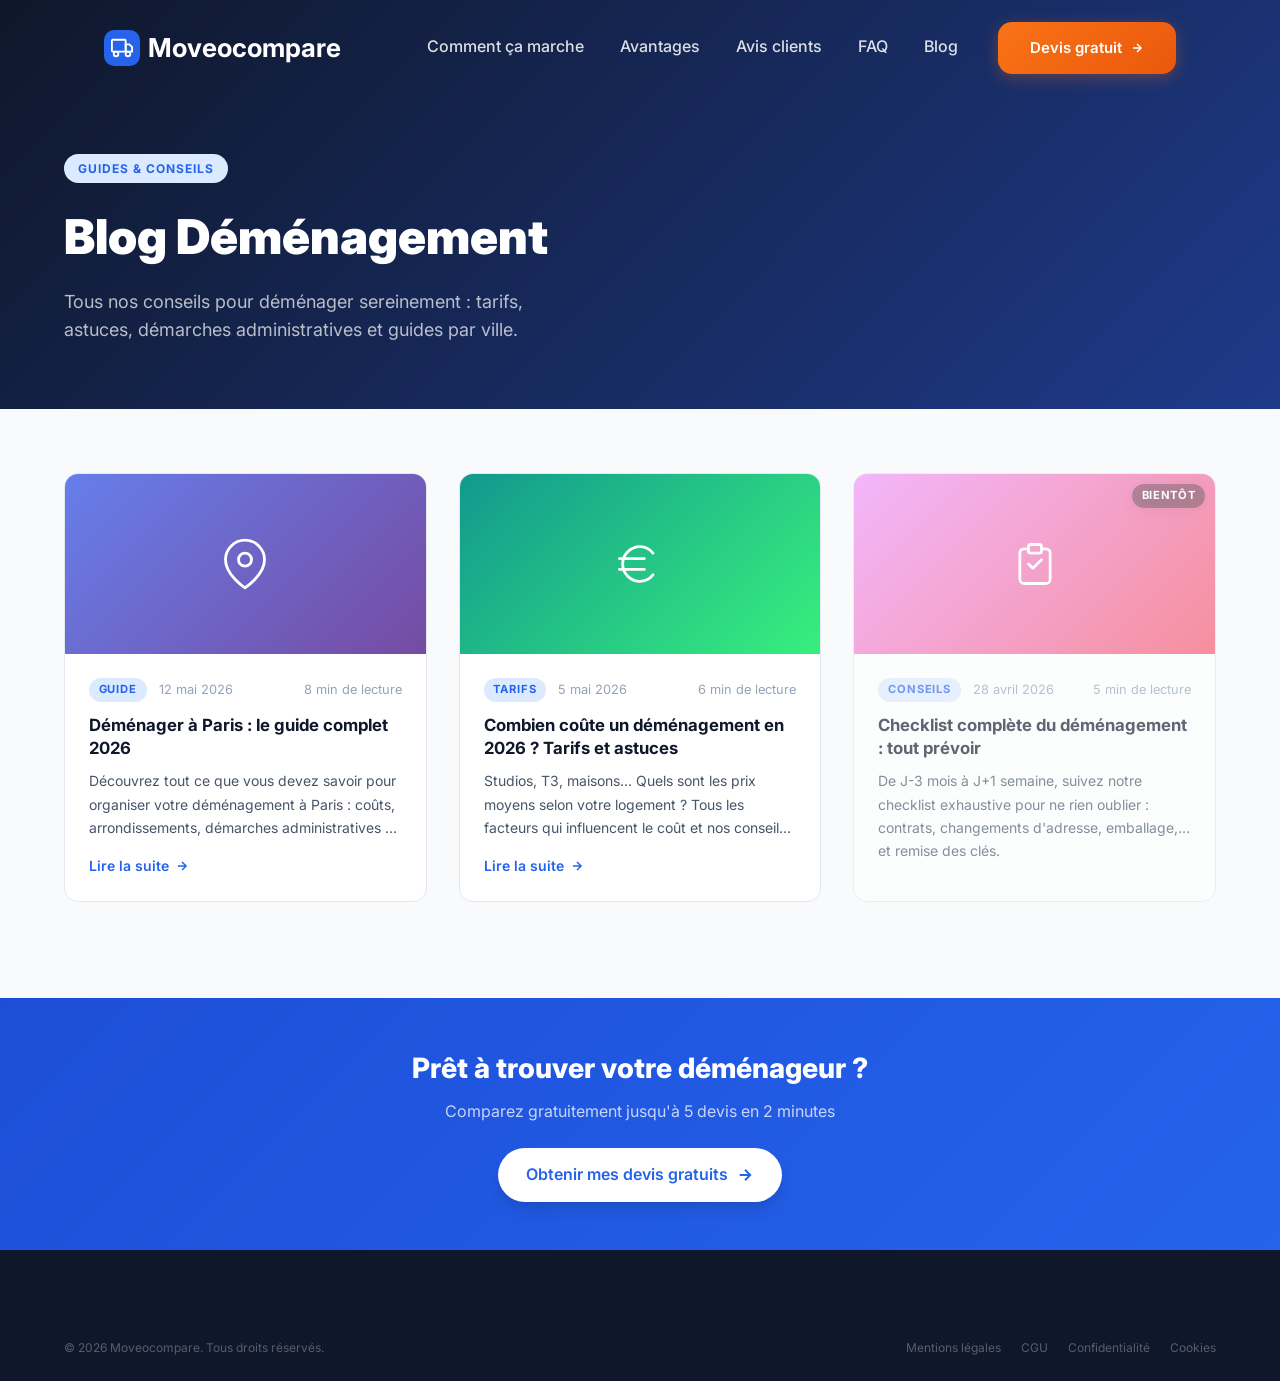
==== commit 0a0b2ba9: "Emojis, nom Moveocompare, menu mobile, autocomplete iOS - Retire emojis 📍/🚚 du formulaire et du payl" ====
--- a/blog.html
+++ b/blog.html
@@ -3,7 +3,7 @@
 <head>
     <meta charset="UTF-8">
     <meta name="viewport" content="width=device-width, initial-scale=1.0">
-    <title>Blog Déménagement — Conseils & Astuces | MoveCompare</title>
+    <title>Blog Déménagement — Conseils & Astuces | Moveocompare</title>
     <meta name="description" content="Guides, conseils et tarifs pour réussir votre déménagement. Retrouvez tous nos articles sur le déménagement en France.">
     <link rel="icon" type="image/svg+xml" href="data:image/svg+xml,%3Csvg xmlns='http://www.w3.org/2000/svg' viewBox='0 0 32 32'%3E%3Crect width='32' height='32' rx='6' fill='%232563eb'/%3E%3Crect x='2' y='10' width='16' height='12' rx='1' fill='none' stroke='white' stroke-width='2'/%3E%3Cpolygon points='18 13 22 13 25 16 25 22 18 22 18 13' fill='none' stroke='white' stroke-width='2'/%3E%3Ccircle cx='7' cy='24' r='2.5' fill='white'/%3E%3Ccircle cx='22' cy='24' r='2.5' fill='white'/%3E%3C/svg%3E">
     <link rel="stylesheet" href="css/styles.css">
@@ -63,7 +63,7 @@
                             <circle cx="18.5" cy="18.5" r="2.5"/>
                         </svg>
                     </div>
-                    <span class="logo__text">Move<strong>Compare</strong></span>
+                    <span class="logo__text">Moveo<span>compare</span></span>
                 </a>
                 <nav class="nav" id="nav">
                     <a href="index.html#comment-ca-marche" class="nav__link">Comment ça marche</a>
@@ -117,7 +117,7 @@
     <footer class="footer">
         <div class="container">
             <div class="footer__bottom">
-                <p>© 2026 MoveCompare. Tous droits réservés.</p>
+                <p>© 2026 Moveocompare. Tous droits réservés.</p>
                 <nav class="footer__legal">
                     <a href="mentions-legales.html">Mentions légales</a>
                     <a href="cgu.html">CGU</a>
--- a/css/styles.css
+++ b/css/styles.css
@@ -2223,3 +2223,616 @@
   .hero__trust     { justify-content: center; }
   .hero__title-shimmer { display: inline; }
 }
+
+
+/* ══════════════════════════════════════════════════════════
+   CORRECTIF 2 — Header redesign
+   Transparent → opaque · Hide/show selon direction du scroll
+   Nav mobile : overlay plein écran
+══════════════════════════════════════════════════════════ */
+
+/* ── Base : header transparent ── */
+.header {
+  height: 80px !important;
+  padding: 0 !important;
+  background: transparent !important;
+  backdrop-filter: none !important;
+  -webkit-backdrop-filter: none !important;
+  border-bottom: 1px solid transparent !important;
+  box-shadow: none !important;
+  transition: height 0.3s ease,
+              background 0.3s ease,
+              box-shadow 0.3s ease,
+              transform 0.3s ease !important;
+}
+
+.header .container { padding-inline: 40px; }
+
+.header__inner {
+  height: 100%;
+  display: flex;
+  align-items: center;
+  gap: var(--space-8);
+}
+
+/* ── État scrolled : fond blanc ── */
+.header.scrolled {
+  height: 64px !important;
+  background: rgba(255,255,255,.97) !important;
+  box-shadow: 0 2px 20px rgba(0,0,0,.08) !important;
+  backdrop-filter: blur(14px) !important;
+  -webkit-backdrop-filter: blur(14px) !important;
+  border-bottom-color: rgba(0,0,0,.06) !important;
+}
+
+/* ── Masquer / afficher (direction scroll) ── */
+.header.nav-hidden { transform: translateY(-100%); }
+
+/* ── Logo : blanc sur transparent, couleur sur blanc ── */
+.header .logo { font-size: 24px; transition: font-size 0.3s; }
+.header .logo__text {
+  color: #fff;
+  transition: color 0.3s, font-size 0.3s;
+}
+.header .logo__text strong { color: rgba(255,255,255,.9); transition: color 0.3s; }
+
+.header.scrolled .logo { font-size: 20px; }
+.header.scrolled .logo__text { color: var(--color-heading); }
+.header.scrolled .logo__text strong { color: var(--color-primary); }
+
+/* ── Liens de nav : blanc → sombre au scroll ── */
+.header .nav { gap: 32px; margin-left: auto; }
+
+.header .nav__link {
+  font-size: 15px !important;
+  font-weight: 500 !important;
+  color: rgba(255,255,255,.85) !important;
+}
+.header .nav__link::after { background: rgba(255,255,255,.8) !important; }
+.header .nav__link:hover { color: #fff !important; }
+
+.header.scrolled .nav__link { color: #1e293b !important; }
+.header.scrolled .nav__link::after { background: var(--color-primary) !important; }
+.header.scrolled .nav__link:hover { color: var(--color-primary) !important; }
+
+/* ── CTA bouton : orange dans les deux états ── */
+.header__cta {
+  display: inline-flex !important;
+  align-items: center !important;
+  gap: var(--space-2) !important;
+  background: var(--color-accent) !important;
+  color: #fff !important;
+  padding: 12px 28px !important;
+  border-radius: 12px !important;
+  font-size: 15px !important;
+  font-weight: 600 !important;
+  border: none !important;
+  box-shadow: 0 2px 12px rgba(249,115,22,.3) !important;
+  white-space: nowrap;
+  transition: background 0.2s, box-shadow 0.2s, transform 0.2s !important;
+}
+.header__cta:hover {
+  background: var(--color-accent-dark) !important;
+  box-shadow: 0 4px 20px rgba(249,115,22,.5) !important;
+  transform: translateY(-1px) !important;
+}
+
+/* ── Hamburger : blanc sur transparent ── */
+.header .menu-toggle span {
+  background: #fff !important;
+  transition: background 0.3s !important;
+}
+.header.scrolled .menu-toggle span { background: var(--color-heading) !important; }
+
+
+/* ── Menu mobile : overlay plein écran ── */
+@media (max-width: 768px) {
+  .header .container { padding-inline: 20px; }
+  .header__cta { display: none !important; }
+
+  .nav.nav--open {
+    position: fixed !important;
+    inset: 0 !important;
+    height: 100dvh !important;
+    background: rgba(10,15,30,.97) !important;
+    backdrop-filter: blur(10px) !important;
+    -webkit-backdrop-filter: blur(10px) !important;
+    display: flex !important;
+    flex-direction: column !important;
+    align-items: center !important;
+    justify-content: center !important;
+    z-index: 998 !important;
+    gap: 0 !important;
+    margin-left: 0 !important;
+    padding: 0 !important;
+    border: none !important;
+    box-shadow: none !important;
+    animation: mobileNavSlide 0.32s cubic-bezier(0.22,1,0.36,1) both !important;
+  }
+
+  @keyframes mobileNavSlide {
+    from { opacity: 0; transform: translateX(100%); }
+    to   { opacity: 1; transform: translateX(0); }
+  }
+
+  .nav.nav--open .nav__link {
+    font-size: 20px !important;
+    color: #fff !important;
+    padding: 16px 0 !important;
+    width: 75% !important;
+    text-align: center !important;
+    border-bottom: 1px solid rgba(255,255,255,.1) !important;
+    border-radius: 0 !important;
+    font-weight: 500 !important;
+  }
+  .nav.nav--open .nav__link:last-child { border-bottom: none !important; }
+  .nav.nav--open .nav__link:hover { color: #60a5fa !important; }
+  .nav.nav--open .nav__link::after { display: none !important; }
+}
+
+
+/* ══════════════════════════════════════════════════════════
+   CORRECTIF 3 — Responsive mobile complet
+   Cible : 375px · 390px · 768px
+══════════════════════════════════════════════════════════ */
+
+/* ── ≤ 1024px : carrousel visible (was display:none) ── */
+@media (max-width: 1024px) {
+  .hero__visual { display: block !important; }
+  .hero__content { text-align: center; }
+  .hero__subtitle { margin-inline: auto; }
+  .hero__cta-group, .hero__buttons { display: flex; flex-direction: column; align-items: center; }
+}
+
+/* ── ≤ 768px ── */
+@media (max-width: 768px) {
+  /* Hero */
+  .hero__title  { font-size: 28px !important; line-height: 1.2 !important; }
+  .hero__subtitle { font-size: 16px !important; }
+  .hero__buttons {
+    flex-direction: column !important;
+    width: 100% !important;
+  }
+  .hero__buttons .btn { width: 100% !important; justify-content: center !important; }
+  .hero__visual {
+    display: block !important;
+    max-width: 340px;
+    margin: var(--space-8) auto 0;
+  }
+  .devis-stack {
+    transform: scale(0.88);
+    transform-origin: top center;
+    margin-bottom: -40px; /* compense l'espace perdu par le scale */
+  }
+  .hero__container {
+    grid-template-columns: 1fr !important;
+    padding-bottom: 60px !important;
+  }
+
+  /* Stats : 2×2 */
+  .stats__grid { grid-template-columns: repeat(2, 1fr) !important; }
+
+  /* Steps : verticales */
+  .steps-wrapper { flex-direction: column !important; align-items: center !important; gap: 0 !important; }
+  .step          { max-width: 400px; width: 100%; }
+  .step__arrow   { transform: rotate(90deg) !important; padding-top: 0 !important; margin: 4px 0 !important; }
+
+  /* Formulaire */
+  .form-card   { padding: 20px !important; }
+  .form-row    { grid-template-columns: 1fr !important; }
+  .option-grid { grid-template-columns: repeat(2, 1fr) !important; }
+  .option-tile--wide { grid-column: span 2 !important; }
+  .form-nav    { flex-direction: column-reverse !important; gap: var(--space-3) !important; }
+  .form-nav .btn { width: 100% !important; justify-content: center !important; }
+  .checkbox-grid { grid-template-columns: 1fr !important; }
+  .field-group--inline { flex-wrap: wrap !important; }
+
+  /* Avantages : 1 colonne */
+  .avantages-grid { grid-template-columns: 1fr !important; }
+
+  /* Témoignages : 1 colonne */
+  .temoignages-grid {
+    grid-template-columns: 1fr !important;
+    max-width: 480px;
+    margin-inline: auto;
+  }
+
+  /* FAQ */
+  .faq-item__q { padding: var(--space-4) var(--space-5) !important; font-size: var(--text-sm) !important; }
+  .faq-item__a { padding: var(--space-4) var(--space-5) !important; }
+
+  /* Footer */
+  .footer__grid   { grid-template-columns: 1fr !important; }
+  .footer__bottom { flex-direction: column !important; text-align: center !important; }
+  .footer__legal  { justify-content: center !important; flex-wrap: wrap !important; }
+
+  /* CTA flottant : padding-bottom body pour éviter le chevauchement */
+  body { padding-bottom: 80px !important; }
+}
+
+/* ── ≤ 480px : petit mobile ── */
+@media (max-width: 480px) {
+  .hero__title    { font-size: 24px !important; }
+  .hero__subtitle { font-size: 14px !important; }
+  .stats__grid    { grid-template-columns: repeat(2, 1fr) !important; }
+  .stat-item__number { font-size: var(--text-3xl) !important; }
+  .section-title  { font-size: 22px !important; }
+  .form-card      { padding: 16px !important; }
+  .option-grid    { grid-template-columns: repeat(2, 1fr) !important; }
+  .devis-stack    { transform: scale(0.82) !important; margin-bottom: -60px !important; }
+  .rating-bar     { flex-direction: column !important; padding: var(--space-5) !important; text-align: center !important; }
+  .confirmation__steps { gap: var(--space-3) !important; flex-direction: column !important; }
+  .cta-final__inner { flex-direction: column !important; text-align: center !important; }
+}
+
+
+/* ══════════════════════════════════════════════════════════
+   CORRECTIFS FINAUX — BUG 2/5/6/7
+══════════════════════════════════════════════════════════ */
+
+/* ── BUG 2 : Dimensions header corrigées ── */
+.header { height: 90px !important; }
+.header .container { padding-inline: 48px; }
+.header .logo { font-size: 26px !important; }
+.header.scrolled { height: 72px !important; }
+.header.scrolled .logo { font-size: 22px !important; }
+.header .nav { gap: 36px !important; }
+.header .nav__link { font-size: 16px !important; }
+.header__cta { padding: 14px 32px !important; }
+
+@media (max-width: 768px) {
+  .header { height: 70px !important; }
+  .header .container { padding-inline: 20px !important; }
+  .header .logo { font-size: 22px !important; }
+}
+
+/* ── BUG 3 : Icônes SVG dans les étapes de confirmation ── */
+.conf-step__icon--svg {
+  font-size: 0 !important;   /* cache le texte emoji hérité */
+  background: var(--color-primary-light);
+  border-radius: 50%;
+  width: 52px !important;
+  height: 52px !important;
+  display: flex !important;
+  align-items: center !important;
+  justify-content: center !important;
+  margin: 0 auto var(--space-2);
+}
+
+/* ── BUG 5 : Formulaire mobile ── */
+@media (max-width: 768px) {
+  .form-card {
+    padding: 20px 16px !important;
+    border-radius: 16px !important;
+    box-sizing: border-box !important;
+  }
+  .address-block { padding: 12px !important; }
+  .field-input {
+    font-size: 16px !important;  /* évite le zoom auto iOS */
+    width: 100% !important;
+  }
+  .form-step__title { font-size: 22px !important; }
+  .form-step__sub   { font-size: 14px !important; }
+  .slider-wrap { padding: var(--space-4) !important; }
+  .btn { min-height: 48px !important; } /* cible tactile minimum */
+}
+
+/* ── BUG 6 : Dropdown autocomplète position:absolute ── */
+.input-icon-wrap { position: relative !important; }
+
+.autocomplete-list {
+  /* Position absolue dans .input-icon-wrap (position:relative) */
+  position: absolute !important;
+  top: calc(100% + 4px) !important;
+  left: 0 !important;
+  right: 0 !important;
+  width: auto !important;   /* s'adapte au wrapper */
+  z-index: 9999 !important;
+  background: #fff;
+  border: 1.5px solid var(--color-border);
+  border-radius: var(--radius-md);
+  box-shadow: 0 8px 24px rgba(0,0,0,.15), 0 2px 8px rgba(0,0,0,.08);
+  list-style: none;
+  padding: var(--space-1) 0;
+  max-height: 200px;
+  overflow-y: auto;
+  scrollbar-width: thin;
+}
+
+/* ── BUG 7 : Global mobile — overflow, sections, inputs ── */
+html, body { overflow-x: hidden !important; }
+
+@media (max-width: 768px) {
+  /* Padding body pour le CTA flottant */
+  body { padding-bottom: 90px !important; }
+
+  /* Espacement sections réduit */
+  .how-it-works, .avantages, .faq, .temoignages { padding: 48px 0 !important; }
+  .comparateur { padding: 48px 0 !important; }
+  .stats { padding: 40px 0 !important; }
+
+  /* Hero : blobs moins intrusifs sur mobile */
+  .hero__blob--1, .hero__blob--2 { opacity: 0.15 !important; }
+  .hero__blob--3, .hero__blob--4 { opacity: 0.10 !important; }
+
+  /* Stats : hover désactivé (tactile) */
+  .stat-item:hover { box-shadow: none !important; background: transparent !important; }
+  .stat-item:hover .stat-item__icon { transform: none !important; background: var(--color-primary-light) !important; color: var(--color-primary) !important; }
+
+  /* Steps : flèches supprimées */
+  .step__arrow { display: none !important; }
+
+  /* Chaque étape : espacement */
+  .step { padding: 20px !important; margin-bottom: 16px !important; }
+
+  /* Avantages : padding réduit */
+  .avantage-card { padding: 20px !important; }
+
+  /* FAQ : padding réduit */
+  .faq-item__q { font-size: 16px !important; padding: 16px !important; }
+  .faq-item__a p { font-size: 15px !important; }
+
+  /* Témoignage mis en avant : sans décalage */
+  .temoignage-card--featured { transform: none !important; }
+
+  /* Footer : centrage */
+  .footer__col p { text-align: center; }
+  .footer__col { text-align: center; }
+  .footer__col--brand p { margin-inline: auto; }
+  .footer__social { justify-content: center; }
+  .footer__list--contact li { justify-content: center; }
+
+  /* Inputs : taille tactile + no-zoom iOS */
+  input, select, textarea {
+    font-size: 16px !important;
+    min-height: 48px !important;
+  }
+  input[type="range"]     { min-height: auto !important; }
+  input[type="checkbox"],
+  input[type="radio"]     { min-height: auto !important; }
+}
+
+
+/* ══════════════════════════════════════════════════════════
+   HEADER — REFONTE COMPLÈTE
+   Ces règles remplacent toutes les précédentes via la cascade
+   (!important nécessaire sur les propriétés déjà overridées)
+══════════════════════════════════════════════════════════ */
+
+/* ===== ÉTAT TRANSPARENT (haut de page) ===== */
+.header {
+  position: fixed !important;
+  top: 0 !important;
+  left: 0 !important;
+  width: 100% !important;
+  z-index: 1000 !important;
+  height: 96px !important;
+  padding: 0 56px !important;
+  display: flex !important;
+  align-items: center !important;
+  justify-content: space-between !important;
+  background: transparent !important;
+  box-shadow: none !important;
+  border-bottom: none !important;
+  backdrop-filter: none !important;
+  -webkit-backdrop-filter: none !important;
+  transform: translateY(0) !important;
+  transition: all 0.4s cubic-bezier(0.4, 0, 0.2, 1) !important;
+}
+
+/* ===== ÉTAT SCROLLÉ (fond blanc) ===== */
+.header.scrolled {
+  height: 72px !important;
+  padding: 0 40px !important;
+  background: rgba(255, 255, 255, 0.95) !important;
+  backdrop-filter: blur(12px) !important;
+  -webkit-backdrop-filter: blur(12px) !important;
+  box-shadow: 0 1px 16px rgba(0, 0, 0, 0.06) !important;
+}
+
+/* ===== CACHÉ AU SCROLL DOWN ===== */
+.header.hidden {
+  transform: translateY(-100%) !important;
+}
+
+/* ===== LOGO ===== */
+.header__logo {
+  display: flex;
+  align-items: center;
+  gap: 12px;
+  text-decoration: none;
+  flex-shrink: 0;
+}
+.header__logo-icon {
+  width: 44px;
+  height: 44px;
+  background: #3b82f6;
+  border-radius: 10px;
+  display: flex;
+  align-items: center;
+  justify-content: center;
+  color: #fff;
+  flex-shrink: 0;
+}
+.header__logo-text {
+  font-size: 28px;
+  font-weight: 800;
+  letter-spacing: -0.5px;
+  color: #ffffff;
+  transition: color 0.4s ease, font-size 0.4s ease;
+  white-space: nowrap;
+}
+.header__logo-text span { color: #3b82f6; }
+.header.scrolled .header__logo-text { color: #1e293b; }
+.header.scrolled .header__logo-text span { color: #3b82f6; }
+
+/* ===== NAVIGATION ===== */
+.header__nav {
+  display: flex;
+  align-items: center;
+  gap: 40px;
+}
+.header__nav a {
+  font-size: 15px;
+  font-weight: 500;
+  color: rgba(255, 255, 255, 0.85);
+  text-decoration: none;
+  transition: color 0.3s ease;
+  position: relative;
+}
+.header__nav a:hover { color: #ffffff; }
+.header__nav a::after {
+  content: '';
+  position: absolute;
+  bottom: -4px;
+  left: 0;
+  width: 0;
+  height: 2px;
+  background: #3b82f6;
+  transition: width 0.3s ease;
+  border-radius: 2px;
+}
+.header__nav a:hover::after { width: 100%; }
+.header.scrolled .header__nav a { color: #475569; }
+.header.scrolled .header__nav a:hover { color: #1e293b; }
+
+/* ===== BOUTON CTA ===== */
+.header__cta {
+  display: inline-flex !important;
+  align-items: center !important;
+  gap: 8px !important;
+  padding: 14px 32px !important;
+  font-size: 15px !important;
+  font-weight: 600 !important;
+  color: #ffffff !important;
+  background: linear-gradient(135deg, #f97316, #ea580c) !important;
+  border: none !important;
+  border-radius: 14px !important;
+  cursor: pointer !important;
+  text-decoration: none !important;
+  white-space: nowrap !important;
+  box-shadow: 0 4px 16px rgba(249, 115, 22, 0.3) !important;
+  transition: all 0.3s ease !important;
+  flex-shrink: 0;
+}
+.header__cta:hover {
+  transform: translateY(-2px) !important;
+  box-shadow: 0 6px 24px rgba(249, 115, 22, 0.45) !important;
+  color: #ffffff !important;
+}
+.header__cta::after { display: none !important; } /* supprime pseudo underline */
+
+/* ===== HAMBURGER (lignes blanches sur fond transparent) ===== */
+.menu-toggle { display: none; }
+.menu-toggle span {
+  background: #fff !important;
+  transition: background 0.3s, transform 0.3s, opacity 0.3s;
+}
+.header.scrolled .menu-toggle span { background: #1e293b !important; }
+
+/* ===== HERO : padding-top pour compenser le header 96px ===== */
+.hero { padding-top: calc(96px + var(--space-10)) !important; }
+
+/* ===== MOBILE ===== */
+@media (max-width: 768px) {
+  .header {
+    height: 72px !important;
+    padding: 0 20px !important;
+  }
+  .header.scrolled { height: 64px !important; }
+  .header__logo-text { font-size: 22px !important; }
+  .header__nav { display: none !important; }
+  .menu-toggle { display: flex !important; }
+  .header__cta { display: none !important; }
+
+  /* ── Overlay plein écran — menu mobile ── */
+  .header__nav.nav--open {
+    display: flex !important;
+    flex-direction: column !important;
+    align-items: center !important;
+    justify-content: center !important;
+    position: fixed !important;
+    inset: 0 !important;
+    background: linear-gradient(160deg, #0f172a 0%, #1e293b 100%) !important;
+    opacity: 0.99;
+    backdrop-filter: blur(12px) !important;
+    z-index: 1500 !important;
+    gap: 0 !important;
+    padding-bottom: 60px !important;
+    animation: mobileOverlayIn 0.3s ease both !important;
+  }
+
+  @keyframes mobileOverlayIn {
+    from { opacity: 0; transform: translateX(6%) }
+    to   { opacity: 1; transform: translateX(0) }
+  }
+
+  /* Liens avec animation cascade */
+  .header__nav.nav--open a {
+    font-size: 24px !important;
+    font-weight: 600 !important;
+    color: #fff !important;
+    padding: 14px 0 !important;
+    width: 80% !important;
+    max-width: 320px !important;
+    text-align: center !important;
+    border-bottom: 1px solid rgba(255,255,255,.08) !important;
+    opacity: 0;
+    transform: translateY(16px);
+    animation: navLinkIn 0.4s ease forwards !important;
+    letter-spacing: -0.2px;
+  }
+  .header__nav.nav--open a:nth-child(1) { animation-delay: 0.05s !important; }
+  .header__nav.nav--open a:nth-child(2) { animation-delay: 0.10s !important; }
+  .header__nav.nav--open a:nth-child(3) { animation-delay: 0.15s !important; }
+  .header__nav.nav--open a:nth-child(4) { animation-delay: 0.20s !important; }
+  .header__nav.nav--open a:nth-child(5) { animation-delay: 0.25s !important; }
+  .header__nav.nav--open a:nth-child(6) { animation-delay: 0.30s !important; }
+
+  @keyframes navLinkIn {
+    to { opacity: 1; transform: translateY(0); }
+  }
+
+  .header__nav.nav--open a:hover { color: #60a5fa !important; }
+  .header__nav.nav--open a::after { display: none !important; }
+
+  /* Bouton CTA dans l'overlay mobile */
+  .header__nav.nav--open .nav-mobile-cta {
+    background: linear-gradient(135deg, #f97316, #ea580c) !important;
+    color: #fff !important;
+    border-radius: 14px !important;
+    padding: 16px 40px !important;
+    font-size: 18px !important;
+    font-weight: 700 !important;
+    border-bottom: none !important;
+    margin-top: 24px !important;
+    box-shadow: 0 4px 20px rgba(249,115,22,.4) !important;
+    width: auto !important;
+    letter-spacing: 0 !important;
+  }
+
+  /* Hamburger → Croix X */
+  .menu-toggle {
+    width: 40px !important;
+    height: 40px !important;
+    display: flex !important;
+    flex-direction: column !important;
+    justify-content: center !important;
+    gap: 5px !important;
+    z-index: 1600 !important;  /* au-dessus de l'overlay */
+  }
+  .menu-toggle span {
+    width: 24px !important;
+    height: 2px !important;
+    display: block !important;
+    border-radius: 2px !important;
+    transition: transform 0.3s ease, opacity 0.3s ease, background 0.3s !important;
+    transform-origin: center !important;
+  }
+  .menu-toggle.open span:nth-child(1) { transform: translateY(7px) rotate(45deg) !important; }
+  .menu-toggle.open span:nth-child(2) { opacity: 0 !important; transform: scaleX(0) !important; }
+  .menu-toggle.open span:nth-child(3) { transform: translateY(-7px) rotate(-45deg) !important; }
+}
+
+/* Le CTA mobile masqué sur desktop */
+.nav-mobile-cta { display: none !important; }
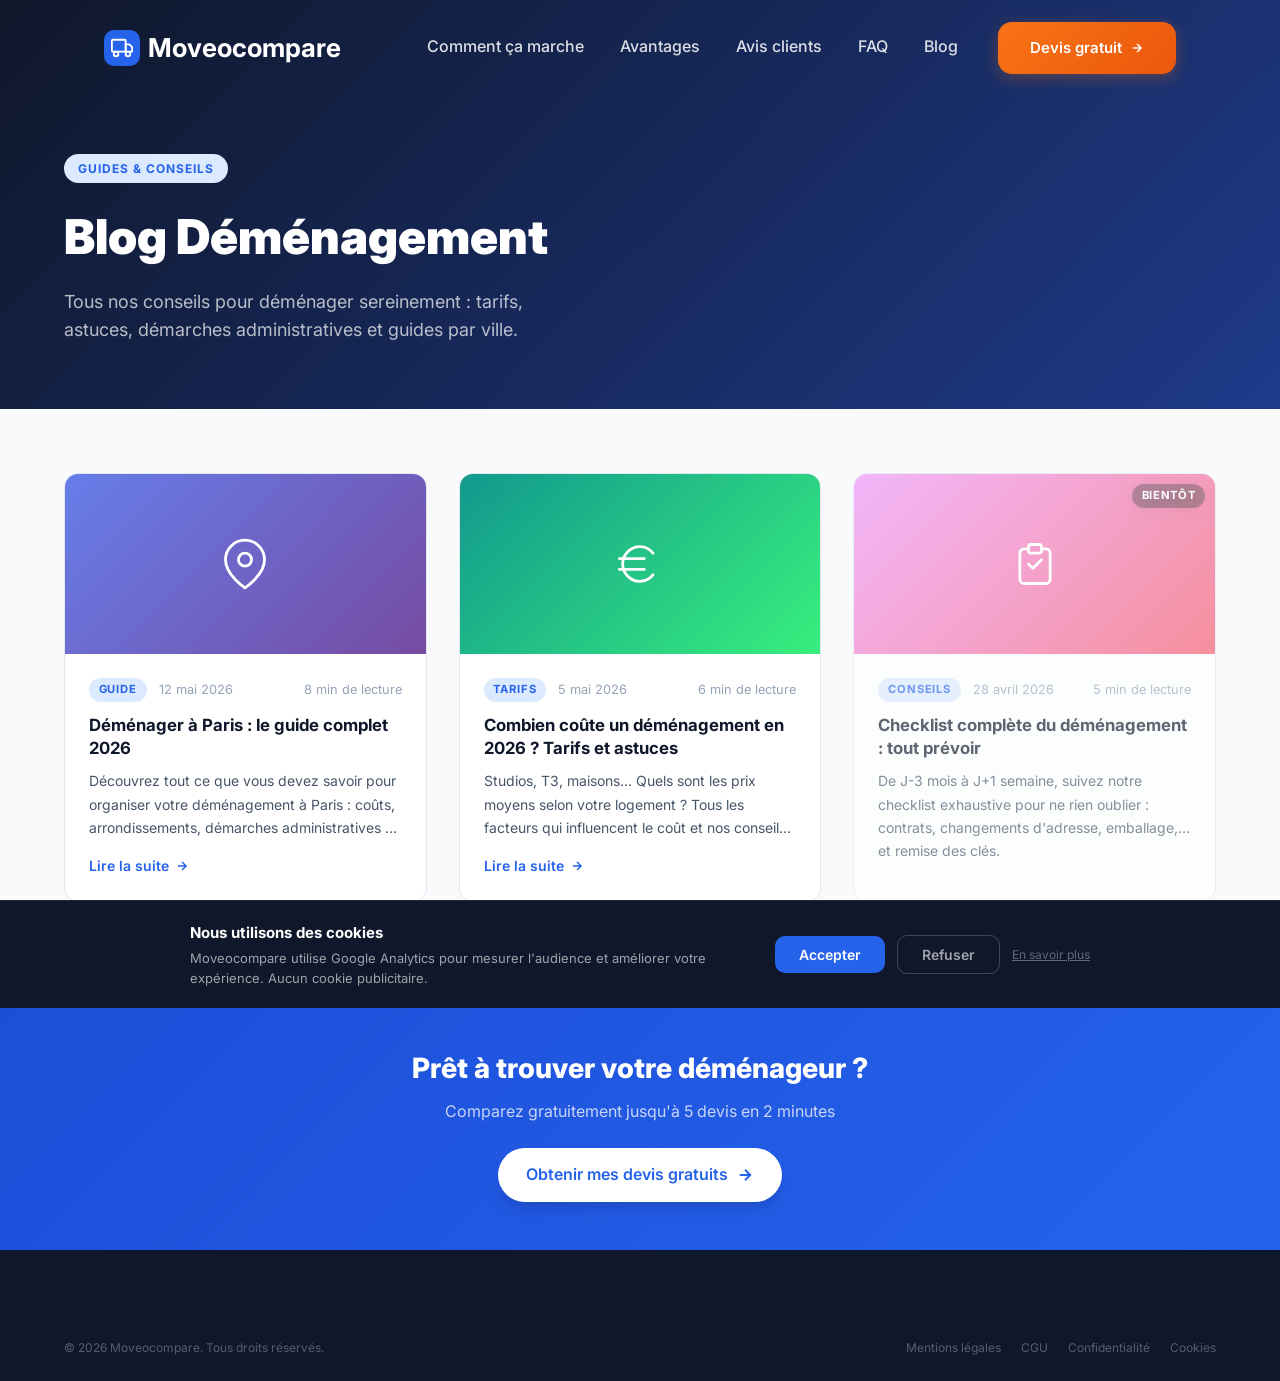
==== commit dd3220ec: "GA4 G-2BC8LJBT5D conditionnel + bandeau cookies RGPD - Script GA4 conditionnel dans <head> des 8 pag" ====
--- a/blog.html
+++ b/blog.html
@@ -3,9 +3,22 @@
 <head>
     <meta charset="UTF-8">
     <meta name="viewport" content="width=device-width, initial-scale=1.0">
-    <title>Blog Déménagement — Conseils & Astuces | Moveocompare</title>
-    <meta name="description" content="Guides, conseils et tarifs pour réussir votre déménagement. Retrouvez tous nos articles sur le déménagement en France.">
+    <title>Blog Déménagement — Conseils, tarifs et guides pratiques | Moveocompare</title>
+    <meta name="description" content="Conseils d'experts pour réussir votre déménagement : tarifs 2026, checklist administrative, guide Paris et bien plus. Guides gratuits par Moveocompare.">
+    <meta name="robots" content="index, follow">
+    <link rel="canonical" href="https://moveocompare.fr/blog.html">
+    <meta property="og:type"        content="website">
+    <meta property="og:url"         content="https://moveocompare.fr/blog.html">
+    <meta property="og:title"       content="Blog Déménagement — Conseils et guides pratiques | Moveocompare">
+    <meta property="og:description" content="Conseils d'experts pour réussir votre déménagement : tarifs 2026, checklist administrative, guide Paris et bien plus. Guides gratuits par Moveocompare.">
+    <meta property="og:image"       content="https://moveocompare.fr/assets/logo/og-image.png">
+    <meta property="og:site_name"   content="Moveocompare">
+    <meta name="twitter:card"        content="summary_large_image">
+    <meta name="twitter:title"       content="Blog Déménagement — Conseils et guides pratiques | Moveocompare">
+    <meta name="twitter:description" content="Conseils d'experts pour réussir votre déménagement : tarifs 2026, checklist administrative, guide Paris et bien plus. Guides gratuits par Moveocompare.">
+    <meta name="twitter:image"       content="https://moveocompare.fr/assets/logo/og-image.png">
     <link rel="icon" type="image/svg+xml" href="data:image/svg+xml,%3Csvg xmlns='http://www.w3.org/2000/svg' viewBox='0 0 32 32'%3E%3Crect width='32' height='32' rx='6' fill='%232563eb'/%3E%3Crect x='2' y='10' width='16' height='12' rx='1' fill='none' stroke='white' stroke-width='2'/%3E%3Cpolygon points='18 13 22 13 25 16 25 22 18 22 18 13' fill='none' stroke='white' stroke-width='2'/%3E%3Ccircle cx='7' cy='24' r='2.5' fill='white'/%3E%3Ccircle cx='22' cy='24' r='2.5' fill='white'/%3E%3C/svg%3E">
+
     <link rel="stylesheet" href="css/styles.css">
     <link rel="preconnect" href="https://fonts.googleapis.com">
     <link rel="preconnect" href="https://fonts.gstatic.com" crossorigin>
@@ -47,6 +60,24 @@
         .blog-cta h2 { font-size: 1.75rem; font-weight: 800; margin-bottom: 0.5rem; }
         .blog-cta p  { color: rgba(255,255,255,.75); margin-bottom: 1.5rem; }
     </style>
+    <script>
+    /* Google Analytics 4 — chargement conditionnel (RGPD) */
+    window.dataLayer = window.dataLayer || [];
+    function gtag(){dataLayer.push(arguments);}
+
+    function loadGA() {
+      if (window.gaLoaded) return;
+      window.gaLoaded = true;
+      var s = document.createElement('script');
+      s.async = true;
+      s.src = 'https://www.googletagmanager.com/gtag/js?id=G-2BC8LJBT5D';
+      document.head.appendChild(s);
+      gtag('js', new Date());
+      gtag('config', 'G-2BC8LJBT5D', { anonymize_ip: true });
+    }
+    /* Si déjà accepté lors d'une visite précédente → charge GA immédiatement */
+    if (localStorage.getItem('cookieConsent') === 'accepted') { loadGA(); }
+    </script>
 </head>
 <body>
 
@@ -213,5 +244,39 @@
       document.body.style.overflow = open ? 'hidden' : '';
     });
     </script>
+
+    <!-- Bandeau consentement cookies RGPD -->
+    <div class="cookie-banner" id="cookieBanner">
+      <div class="cookie-banner__content">
+        <div class="cookie-banner__text">
+          <strong>Nous utilisons des cookies</strong>
+          <p>Moveocompare utilise Google Analytics pour mesurer l'audience et améliorer votre expérience. Aucun cookie publicitaire.</p>
+        </div>
+        <div class="cookie-banner__actions">
+          <button class="cookie-btn cookie-btn--accept" id="cookieAccept">Accepter</button>
+          <button class="cookie-btn cookie-btn--refuse" id="cookieRefuse">Refuser</button>
+          <a href="cookies.html" class="cookie-banner__link">En savoir plus</a>
+        </div>
+      </div>
+    </div>
+    <script>
+    (function() {
+      var consent = localStorage.getItem('cookieConsent');
+      var banner  = document.getElementById('cookieBanner');
+      if (!banner) return;
+      if (!consent) { setTimeout(function() { banner.classList.add('visible'); }, 1500); }
+      var a = document.getElementById('cookieAccept');
+      var r = document.getElementById('cookieRefuse');
+      if (a) a.addEventListener('click', function() {
+        localStorage.setItem('cookieConsent', 'accepted');
+        banner.classList.remove('visible');
+        if (typeof loadGA === 'function') loadGA();
+      });
+      if (r) r.addEventListener('click', function() {
+        localStorage.setItem('cookieConsent', 'refused');
+        banner.classList.remove('visible');
+      });
+    })();
+    </script>
 </body>
 </html>
--- a/css/styles.css
+++ b/css/styles.css
@@ -956,17 +956,21 @@
 .field-input::placeholder { color: var(--color-muted); }
 .field-input.is-error { border-color: var(--color-danger); box-shadow: 0 0 0 3px rgba(239,68,68,.15); }
 
-/* Input avec icône */
+/* Input avec icône — padding-left 48px garantit que le texte ne passe
+   JAMAIS sous l'icône (la clé que manquait : 2.5rem=40px était insuffisant) */
 .input-icon-wrap { position: relative; }
 .input-ico {
   position: absolute;
-  left: 14px;
+  left: 16px;
   top: 50%;
   transform: translateY(-50%);
+  width: 20px;
+  height: 20px;
   color: var(--color-muted);
   pointer-events: none;
-}
-.input-icon-wrap .field-input { padding-left: 2.5rem; }
+  flex-shrink: 0;
+}
+.input-icon-wrap .field-input { padding-left: 48px; }
 
 /* Select */
 .field-select {
@@ -2836,3 +2840,621 @@
 
 /* Le CTA mobile masqué sur desktop */
 .nav-mobile-cta { display: none !important; }
+
+
+/* ╔══════════════════════════════════════════════════════════╗
+   ║  REFONTE RESPONSIVE MOBILE — BLOC AUTORITAIRE FINAL       ║
+   ║  (placé en dernier : gagne la cascade sur tout l'existant)║
+   ╚══════════════════════════════════════════════════════════╝ */
+
+/* ── 1. AUTOCOMPLÉTION : nouveau dropdown .ac-dropdown ── */
+.input-icon-wrap { position: relative; }
+.ac-dropdown {
+  display: none;
+  position: absolute;
+  top: calc(100% + 4px);
+  left: 0; right: 0;
+  background: #fff;
+  border: 1px solid #e2e8f0;
+  border-radius: 12px;
+  box-shadow: 0 8px 28px rgba(0,0,0,0.12);
+  max-height: 220px;
+  overflow-y: auto;
+  z-index: 9999;
+}
+.ac-item {
+  padding: 12px 16px;
+  font-size: 15px;
+  color: #1e293b;
+  cursor: pointer;
+  border-bottom: 1px solid #f1f5f9;
+}
+.ac-item:last-child { border-bottom: none; }
+.ac-item:hover { background: #f8fafc; }
+.ac-empty { padding: 12px 16px; color: #94a3b8; font-size: 14px; }
+
+/* ── 2. COMPTEUR STABLE (anti-tremblement) ── */
+.stat-item__number,
+.stat-item__number .js-counter {
+  font-variant-numeric: tabular-nums;
+  font-feature-settings: "tnum";
+}
+.stat-item__number {
+  display: inline-block;
+  min-width: 120px;
+  text-align: center;
+}
+
+/* ── 9. RÈGLES GLOBALES ── */
+html, body { overflow-x: hidden; max-width: 100vw; }
+*, *::before, *::after { box-sizing: border-box; }
+
+
+/* ════════ MOBILE ≤ 768px ════════ */
+@media (max-width: 768px) {
+
+  /* Inputs : 16px mini (anti-zoom iOS) + cibles tactiles */
+  input, select, textarea { font-size: 16px !important; }
+  .btn, button.btn, a.btn { min-height: 48px; }
+
+  /* Espacement sections homogène 56px */
+  .stats, .how-it-works, .comparateur,
+  .avantages, .temoignages, .faq, .cta-final { padding: 56px 0 !important; }
+
+  /* ── 4. HERO ── */
+  .hero {
+    padding: 110px 20px 60px !important;
+    text-align: center;
+  }
+  .hero__container { grid-template-columns: 1fr !important; gap: 0 !important; padding-bottom: 0 !important; }
+  .hero__content { text-align: center; }
+  .hero__badge { font-size: 13px !important; margin-inline: auto; }
+  .hero__title, .hero__title-shimmer { font-size: 30px !important; line-height: 1.2 !important; font-weight: 800 !important; }
+  .hero__subtitle { font-size: 16px !important; line-height: 1.6 !important; max-width: 90% !important; margin: 16px auto 24px !important; color: rgba(255,255,255,0.75) !important; }
+  .hero__buttons { flex-direction: column !important; width: 100% !important; gap: 12px !important; }
+  .hero__buttons .btn { width: 100% !important; min-height: 52px !important; font-size: 16px !important; justify-content: center !important; }
+  .hero__trust { justify-content: center !important; flex-wrap: wrap !important; gap: 8px !important; }
+  .trust-pill { font-size: 13px !important; }
+  .hero__visual { display: block !important; margin: 40px auto 0 !important; width: 100% !important; max-width: 360px !important; }
+  .devis-stack { transform: scale(0.92); transform-origin: top center; margin-bottom: -30px; }
+  .hero__blob { filter: blur(60px) !important; }
+  .hero__blob--1, .hero__blob--2 { opacity: 0.14 !important; width: 320px !important; height: 320px !important; }
+  .hero__blob--3, .hero__blob--4 { opacity: 0.10 !important; width: 240px !important; height: 240px !important; }
+
+  /* ── 5. STATS 2×2 ── */
+  .stats { padding: 56px 20px !important; }
+  .stats__grid { grid-template-columns: 1fr 1fr !important; gap: 32px 16px !important; }
+  .stat-item { text-align: center !important; }
+  .stat-item__icon { width: 48px !important; height: 48px !important; margin: 0 auto 12px !important; }
+  .stat-item__number { font-size: 32px !important; min-width: 0 !important; }
+  .stat-item__label { font-size: 14px !important; color: #64748b !important; }
+  /* Hover désactivé (tactile) */
+  .stat-item:hover { box-shadow: none !important; background: transparent !important; transform: none !important; }
+  .stat-item:hover .stat-item__icon { transform: none !important; background: var(--color-primary-light) !important; color: var(--color-primary) !important; }
+
+  /* ── 6. COMMENT ÇA MARCHE ── */
+  .how-it-works { padding: 56px 20px !important; }
+  .steps-wrapper { flex-direction: column !important; align-items: stretch !important; gap: 24px !important; }
+  .step { width: 100% !important; max-width: none !important; padding: 28px 20px !important; text-align: center !important; margin: 0 !important; }
+  .step__arrow { display: none !important; }
+
+  /* ── 7. FORMULAIRE ── */
+  .comparateur { padding: 56px 16px !important; }
+  .form-card { width: 100% !important; padding: 24px 18px !important; margin: 0 auto !important; border-radius: 20px !important; box-sizing: border-box !important; }
+  .form-step__title { font-size: 22px !important; }
+  .form-row { grid-template-columns: 1fr !important; }
+  .option-grid { grid-template-columns: 1fr 1fr !important; gap: 12px !important; }
+  .option-tile--wide { grid-column: 1 / -1 !important; }
+  .field-input { font-size: 16px !important; padding: 14px 16px !important; height: 52px !important; }
+  textarea.field-input { height: auto !important; }
+  .address-block { padding: 16px !important; }
+  /* Date : icône native, padding correct */
+  input[type="date"].field-input { padding: 14px 16px !important; }
+  .form-nav { flex-direction: column-reverse !important; gap: 12px !important; }
+  .form-nav .btn { width: 100% !important; min-height: 52px !important; justify-content: center !important; }
+  .cb-option { align-items: flex-start !important; gap: 10px !important; font-size: 14px !important; }
+  .progress-step__bubble { width: 36px !important; height: 36px !important; }
+
+  /* ── 8. AVANTAGES / TÉMOIGNAGES / FAQ / FOOTER ── */
+  .avantages-grid { grid-template-columns: 1fr !important; gap: 16px !important; }
+  .avantage-card { width: 100% !important; padding: 24px !important; }
+  .temoignages-grid { grid-template-columns: 1fr !important; gap: 16px !important; max-width: 480px; margin-inline: auto; }
+  .temoignage-card--featured { transform: none !important; }
+  .faq { padding: 56px 16px !important; }
+  .faq-item__q { font-size: 16px !important; padding: 16px !important; }
+  .faq-item__a { padding: 0 16px 16px !important; }
+  .faq-item__a p { font-size: 15px !important; }
+  .footer__grid { grid-template-columns: 1fr !important; gap: 32px !important; text-align: center !important; }
+  .footer__col, .footer__col p, .footer__col--brand p { text-align: center !important; margin-inline: auto !important; }
+  .footer__social, .footer__list--contact li { justify-content: center !important; }
+  .footer__bottom { flex-direction: column !important; text-align: center !important; gap: 12px !important; }
+  .footer__legal { justify-content: center !important; flex-wrap: wrap !important; }
+}
+
+/* ════════ PETIT MOBILE ≤ 480px ════════ */
+@media (max-width: 480px) {
+  .hero__title, .hero__title-shimmer { font-size: 26px !important; }
+  .stat-item__number { font-size: 28px !important; }
+  .section-title { font-size: 24px !important; }
+  .option-grid { gap: 10px !important; }
+}
+
+
+/* ════════ 3. MENU MOBILE — REFONTE PREMIUM ════════ */
+@media (max-width: 768px) {
+
+  /* Hamburger : 2 barres modernes */
+  .menu-toggle {
+    display: flex !important;
+    flex-direction: column !important;
+    justify-content: center !important;
+    align-items: center !important;
+    gap: 7px !important;
+    width: 44px !important;
+    height: 44px !important;
+    z-index: 1600 !important;          /* reste cliquable au-dessus de l'overlay (= bouton X) */
+    position: relative;
+    background: none !important;
+    border: none !important;
+  }
+  .menu-toggle span:nth-child(3) { display: none !important; } /* on n'utilise que 2 barres */
+  .menu-toggle span {
+    display: block !important;
+    width: 24px !important;
+    height: 2.5px !important;
+    border-radius: 2px !important;
+    background: #fff !important;
+    transition: transform 0.3s cubic-bezier(0.4,0,0.2,1), background 0.3s !important;
+  }
+  /* Barres sombres quand header blanc ET menu fermé */
+  .header.scrolled .menu-toggle:not(.open) span { background: #1e293b !important; }
+  /* Croix X (2 barres convergent au centre) */
+  .menu-toggle.open span { background: #fff !important; }
+  .menu-toggle.open span:nth-child(1) { transform: translateY(4.75px) rotate(45deg) !important; }
+  .menu-toggle.open span:nth-child(2) { transform: translateY(-4.75px) rotate(-45deg) !important; }
+
+  /* Logo visible et blanc au-dessus de l'overlay quand ouvert */
+  .header:has(.nav--open) .header__logo { position: relative; z-index: 1600 !important; }
+  .header:has(.nav--open) .header__logo-text { color: #fff !important; }
+  .header:has(.nav--open) .header__logo-text span { color: #3b82f6 !important; }
+
+  /* Overlay plein écran — fond uni #0f172a */
+  .header__nav.nav--open {
+    display: flex !important;
+    flex-direction: column !important;
+    align-items: flex-start !important;
+    justify-content: center !important;
+    position: fixed !important;
+    inset: 0 !important;
+    width: 100vw !important;
+    height: 100dvh !important;
+    background: #0f172a !important;
+    opacity: 1 !important;
+    backdrop-filter: none !important;
+    z-index: 1500 !important;
+    gap: 0 !important;
+    padding: 90px 0 110px !important;   /* haut: passe sous le logo/X ; bas: place pour CTA */
+    animation: navOverlayIn 0.3s ease both !important;
+    overflow-y: auto !important;
+  }
+  @keyframes navOverlayIn {
+    from { opacity: 0; transform: translateX(5%); }
+    to   { opacity: 1; transform: translateX(0); }
+  }
+
+  /* Liens principaux (enfants directs) : alignés à gauche, flèche → à droite */
+  .header__nav.nav--open > a {
+    display: flex !important;
+    align-items: center !important;
+    justify-content: space-between !important;
+    width: 100% !important;
+    max-width: none !important;
+    font-size: 22px !important;
+    font-weight: 600 !important;
+    color: rgba(255,255,255,0.9) !important;
+    text-align: left !important;
+    padding: 18px 32px !important;
+    border-bottom: 1px solid rgba(255,255,255,0.08) !important;
+    opacity: 0;
+    transform: translateY(12px);
+    animation: navLinkIn 0.4s ease forwards !important;
+  }
+  /* Flèche → discrète sur les liens principaux (pas CTA) */
+  .header__nav.nav--open > a:not(.nav-mobile-cta) span::after {
+    content: '→';
+    float: right;
+    color: rgba(255,255,255,0.35);
+    font-weight: 400;
+  }
+  .header__nav.nav--open > a:nth-child(1) { animation-delay: 0.04s !important; }
+  .header__nav.nav--open > a:nth-child(2) { animation-delay: 0.08s !important; }
+  .header__nav.nav--open > a:nth-child(3) { animation-delay: 0.12s !important; }
+  .header__nav.nav--open > a:nth-child(4) { animation-delay: 0.16s !important; }
+  .header__nav.nav--open > a:nth-child(5) { animation-delay: 0.20s !important; }
+  @keyframes navLinkIn { to { opacity: 1; transform: translateY(0); } }
+  .header__nav.nav--open > a:hover { color: #60a5fa !important; }
+  .header__nav.nav--open > a::after { display: none !important; } /* supprime underline desktop */
+
+  /* Bouton CTA : fixé en bas, large, orange, centré */
+  .header__nav.nav--open .nav-mobile-cta {
+    position: absolute !important;
+    bottom: 64px !important;
+    left: 32px !important; right: 32px !important;
+    width: auto !important;
+    justify-content: center !important;
+    background: linear-gradient(135deg, #f97316, #ea580c) !important;
+    color: #fff !important;
+    border: none !important;
+    border-bottom: none !important;
+    border-radius: 14px !important;
+    padding: 16px 40px !important;
+    font-size: 17px !important;
+    font-weight: 700 !important;
+    box-shadow: 0 4px 20px rgba(249,115,22,0.4) !important;
+    animation-delay: 0.24s !important;
+  }
+  .header__nav.nav--open .nav-mobile-cta span::after { content: '' !important; } /* pas de flèche cascade */
+
+  /* Liens secondaires : petits, gris, sous le CTA */
+  .nav-mobile-secondary {
+    position: absolute !important;
+    bottom: 24px !important;
+    left: 0; right: 0;
+    display: flex !important;
+    justify-content: center !important;
+    align-items: center !important;
+    gap: 8px !important;
+    opacity: 0;
+    animation: navLinkIn 0.4s ease 0.28s forwards !important;
+  }
+  .nav-mobile-secondary a {
+    font-size: 13px !important;
+    color: rgba(255,255,255,0.45) !important;
+    padding: 0 !important;
+    border: none !important;
+    width: auto !important;
+    display: inline !important;
+    animation: none !important;
+    opacity: 1 !important;
+    transform: none !important;
+  }
+  .nav-mobile-secondary span { color: rgba(255,255,255,0.3) !important; font-size: 13px; }
+}
+
+/* nav-mobile-secondary masqué hors overlay (desktop + mobile fermé) */
+.nav-mobile-secondary { display: none; }
+@media (max-width: 768px) {
+  .header__nav.nav--open .nav-mobile-secondary { display: flex !important; }
+}
+
+
+/* ══════════════════════════════════════════════════════════
+   FIX 3 — Étapes de confirmation centrées
+══════════════════════════════════════════════════════════ */
+.confirmation__steps {
+  display: flex;
+  flex-wrap: wrap;
+  justify-content: center;
+  gap: 16px;
+  margin: 24px 0;
+}
+.confirm-step {
+  display: flex;
+  flex-direction: column;
+  align-items: center;
+  text-align: center;
+  gap: 12px;
+  max-width: 180px;
+}
+.confirm-step__icon {
+  width: 64px;
+  height: 64px;
+  border-radius: 50%;
+  background: #dbeafe;
+  display: flex;
+  align-items: center;
+  justify-content: center;
+  flex-shrink: 0;
+}
+.confirm-step__icon svg {
+  width: 28px;
+  height: 28px;
+  color: #3b82f6;
+  stroke: #3b82f6;
+}
+.confirm-step__text {
+  font-size: 15px;
+  color: #475569;
+  line-height: 1.4;
+  margin: 0;
+}
+
+/* ══════════════════════════════════════════════════════════
+   FIX 4 — Nouveau menu mobile (remplace l'overlay nav--open)
+══════════════════════════════════════════════════════════ */
+.mobile-menu {
+  position: fixed;
+  inset: 0;
+  z-index: 1500;
+  background: #0f172a;
+  display: flex;
+  flex-direction: column;
+  justify-content: space-between;
+  padding: 100px 24px 40px;
+  transform: translateX(100%);
+  transition: transform 0.35s cubic-bezier(0.4,0,0.2,1);
+  overflow-y: auto;
+  visibility: hidden;
+}
+.mobile-menu.open {
+  transform: translateX(0);
+  visibility: visible;
+}
+.mobile-menu__nav {
+  display: flex;
+  flex-direction: column;
+}
+.mobile-menu__nav a {
+  display: flex;
+  align-items: center;
+  justify-content: space-between;
+  padding: 20px 0;
+  font-size: 21px;
+  font-weight: 600;
+  color: rgba(255,255,255,0.92);
+  text-decoration: none;
+  border-bottom: 1px solid rgba(255,255,255,0.08);
+}
+.mobile-menu__nav a span {
+  color: rgba(255,255,255,0.4);
+  font-size: 20px;
+  flex-shrink: 0;
+}
+.mobile-menu__nav a:hover { color: #60a5fa; }
+.mobile-menu__footer {
+  display: flex;
+  flex-direction: column;
+  gap: 24px;
+  margin-top: 40px;
+}
+.mobile-menu__cta {
+  display: block;
+  text-align: center;
+  background: linear-gradient(135deg, #f97316, #ea580c);
+  color: #fff !important;
+  font-size: 17px;
+  font-weight: 700;
+  padding: 18px;
+  border-radius: 14px;
+  text-decoration: none;
+}
+.mobile-menu__legal {
+  display: flex;
+  justify-content: center;
+  align-items: center;
+  gap: 12px;
+  font-size: 13px;
+}
+.mobile-menu__legal a {
+  color: rgba(255,255,255,0.5);
+  text-decoration: none;
+}
+.mobile-menu__legal a:hover { color: rgba(255,255,255,0.8); }
+.mobile-menu__legal span { color: rgba(255,255,255,0.3); }
+
+/* Hamburger fixé en position:fixed sur mobile pour rester AU-DESSUS
+   de l'overlay (z-index 1600 > z-index 1500 du menu) */
+@media (max-width: 768px) {
+  .menu-toggle {
+    position: fixed !important;
+    top: 20px !important;
+    right: 24px !important;
+    z-index: 1600 !important;
+    width: 44px !important;
+    height: 44px !important;
+    display: flex !important;
+    flex-direction: column !important;
+    justify-content: center !important;
+    align-items: center !important;
+    gap: 7px !important;
+    background: transparent !important;
+    border: none !important;
+    cursor: pointer !important;
+    padding: 0 !important;
+  }
+  /* 2 barres (3ème masquée) */
+  .menu-toggle span:nth-child(3) { display: none !important; }
+  .menu-toggle span {
+    display: block !important;
+    width: 24px !important;
+    height: 2.5px !important;
+    border-radius: 2px !important;
+    background: #fff !important;
+    transition: transform 0.3s cubic-bezier(0.4,0,0.2,1), background 0.3s !important;
+  }
+  .header.scrolled .menu-toggle:not(.open) span,
+  .header.scrolled .menu-toggle span { background: #1e293b !important; }
+  /* Quand le menu est ouvert, les barres forment une croix X */
+  .menu-toggle.open span { background: #fff !important; }
+  .menu-toggle.open span:nth-child(1) { transform: translateY(4.75px) rotate(45deg) !important; }
+  .menu-toggle.open span:nth-child(2) { transform: translateY(-4.75px) rotate(-45deg) !important; }
+
+  /* Masque la nav desktop sur mobile */
+  .header__nav { display: none !important; }
+  .header__cta { display: none !important; }
+}
+
+/* ══════════════════════════════════════════════════════════
+   FIX 5 — Carrousel devis sur mobile
+══════════════════════════════════════════════════════════ */
+@media (max-width: 768px) {
+  .hero__visual {
+    width: 100% !important;
+    max-width: 400px !important;
+    margin: 32px auto 0 !important;
+  }
+  .devis-stack {
+    transform: none !important;
+    margin-bottom: 0 !important;
+    width: 100% !important;
+  }
+  .devis-card--front {
+    padding: 24px !important;
+    border-radius: 20px !important;
+  }
+  .devis-card__price {
+    font-size: 40px !important;
+    white-space: nowrap !important;
+  }
+  .devis-card__header {
+    flex-wrap: wrap !important;
+    gap: 8px !important;
+  }
+  .devis-card__price-row {
+    flex-wrap: nowrap !important;
+    align-items: baseline !important;
+    gap: 12px !important;
+  }
+}
+
+
+/* ══════════════════════════════════════════════════════════
+   FIX DÉFINITIFS — Icônes input + Étapes confirmation
+══════════════════════════════════════════════════════════ */
+
+/* Icône dans les champs : 18px, left 14px → texte part à 42px */
+.input-ico {
+  position: absolute !important;
+  left: 14px !important;
+  top: 50% !important;
+  transform: translateY(-50%) !important;
+  width: 18px !important;
+  height: 18px !important;
+  color: #94a3b8 !important;
+  pointer-events: none !important;
+}
+/* padding-left 42px garantit que placeholder ET texte saisi
+   démarrent après l'icône (18px icône + 14px left + 10px marge) */
+.input-icon-wrap .field-input { padding-left: 42px !important; }
+
+/* Étapes de confirmation — structure colonne centrée */
+.confirm-steps {
+  display: flex;
+  flex-direction: column;
+  align-items: center;
+  gap: 28px;
+  margin: 32px 0;
+}
+.confirm-step {
+  display: flex;
+  flex-direction: column;
+  align-items: center;
+  gap: 10px;
+  text-align: center;
+}
+.confirm-step__icon {
+  width: 64px;
+  height: 64px;
+  background: #dbeafe;
+  border-radius: 50%;
+  display: flex;
+  align-items: center;
+  justify-content: center;
+  flex-shrink: 0;
+}
+.confirm-step__text {
+  font-size: 15px;
+  color: #475569;
+  line-height: 1.5;
+  margin: 0;
+}
+
+
+/* ── Tagline sous le logo dans le header ── */
+.header__logo-brand {
+  display: flex;
+  flex-direction: column;
+  gap: 3px;
+}
+.header__tagline {
+  font-size: 9px;
+  font-weight: 700;
+  letter-spacing: 0.18em;
+  text-transform: uppercase;
+  color: rgba(255,255,255,0.45);
+  line-height: 1;
+  white-space: nowrap;
+  transition: color 0.4s ease;
+}
+.header.scrolled .header__tagline { color: #94a3b8; }
+@media (max-width: 768px) { .header__tagline { display: none; } }
+
+
+/* ── Bandeau consentement cookies RGPD ── */
+.cookie-banner {
+  position: fixed;
+  bottom: 0; left: 0; right: 0;
+  z-index: 9999;
+  background: #0f172a;
+  border-top: 1px solid rgba(255,255,255,0.08);
+  padding: 20px 40px;
+  transform: translateY(100%);
+  transition: transform 0.4s cubic-bezier(0.4,0,0.2,1);
+}
+.cookie-banner.visible { transform: translateY(0); }
+.cookie-banner__content {
+  max-width: 900px;
+  margin: 0 auto;
+  display: flex;
+  align-items: center;
+  justify-content: space-between;
+  gap: 32px;
+}
+.cookie-banner__text strong {
+  display: block;
+  color: #ffffff;
+  font-size: 15px;
+  margin-bottom: 4px;
+}
+.cookie-banner__text p {
+  color: rgba(255,255,255,0.6);
+  font-size: 13px;
+  margin: 0;
+  line-height: 1.5;
+}
+.cookie-banner__actions {
+  display: flex;
+  align-items: center;
+  gap: 12px;
+  flex-shrink: 0;
+}
+.cookie-btn {
+  padding: 10px 24px;
+  border-radius: 10px;
+  font-size: 14px;
+  font-weight: 600;
+  cursor: pointer;
+  border: none;
+  transition: all 0.2s ease;
+  white-space: nowrap;
+}
+.cookie-btn--accept { background: #2563eb; color: #ffffff; }
+.cookie-btn--accept:hover { background: #1d4ed8; transform: translateY(-1px); }
+.cookie-btn--refuse {
+  background: transparent;
+  color: rgba(255,255,255,0.6);
+  border: 1px solid rgba(255,255,255,0.2);
+}
+.cookie-btn--refuse:hover { border-color: rgba(255,255,255,0.4); color: #ffffff; }
+.cookie-banner__link {
+  color: rgba(255,255,255,0.35);
+  font-size: 12px;
+  text-decoration: underline;
+  white-space: nowrap;
+}
+@media (max-width: 768px) {
+  .cookie-banner { padding: 20px 16px; }
+  .cookie-banner__content { flex-direction: column; align-items: flex-start; gap: 16px; }
+  .cookie-banner__actions { width: 100%; flex-wrap: wrap; }
+  .cookie-btn { flex: 1; text-align: center; }
+}
